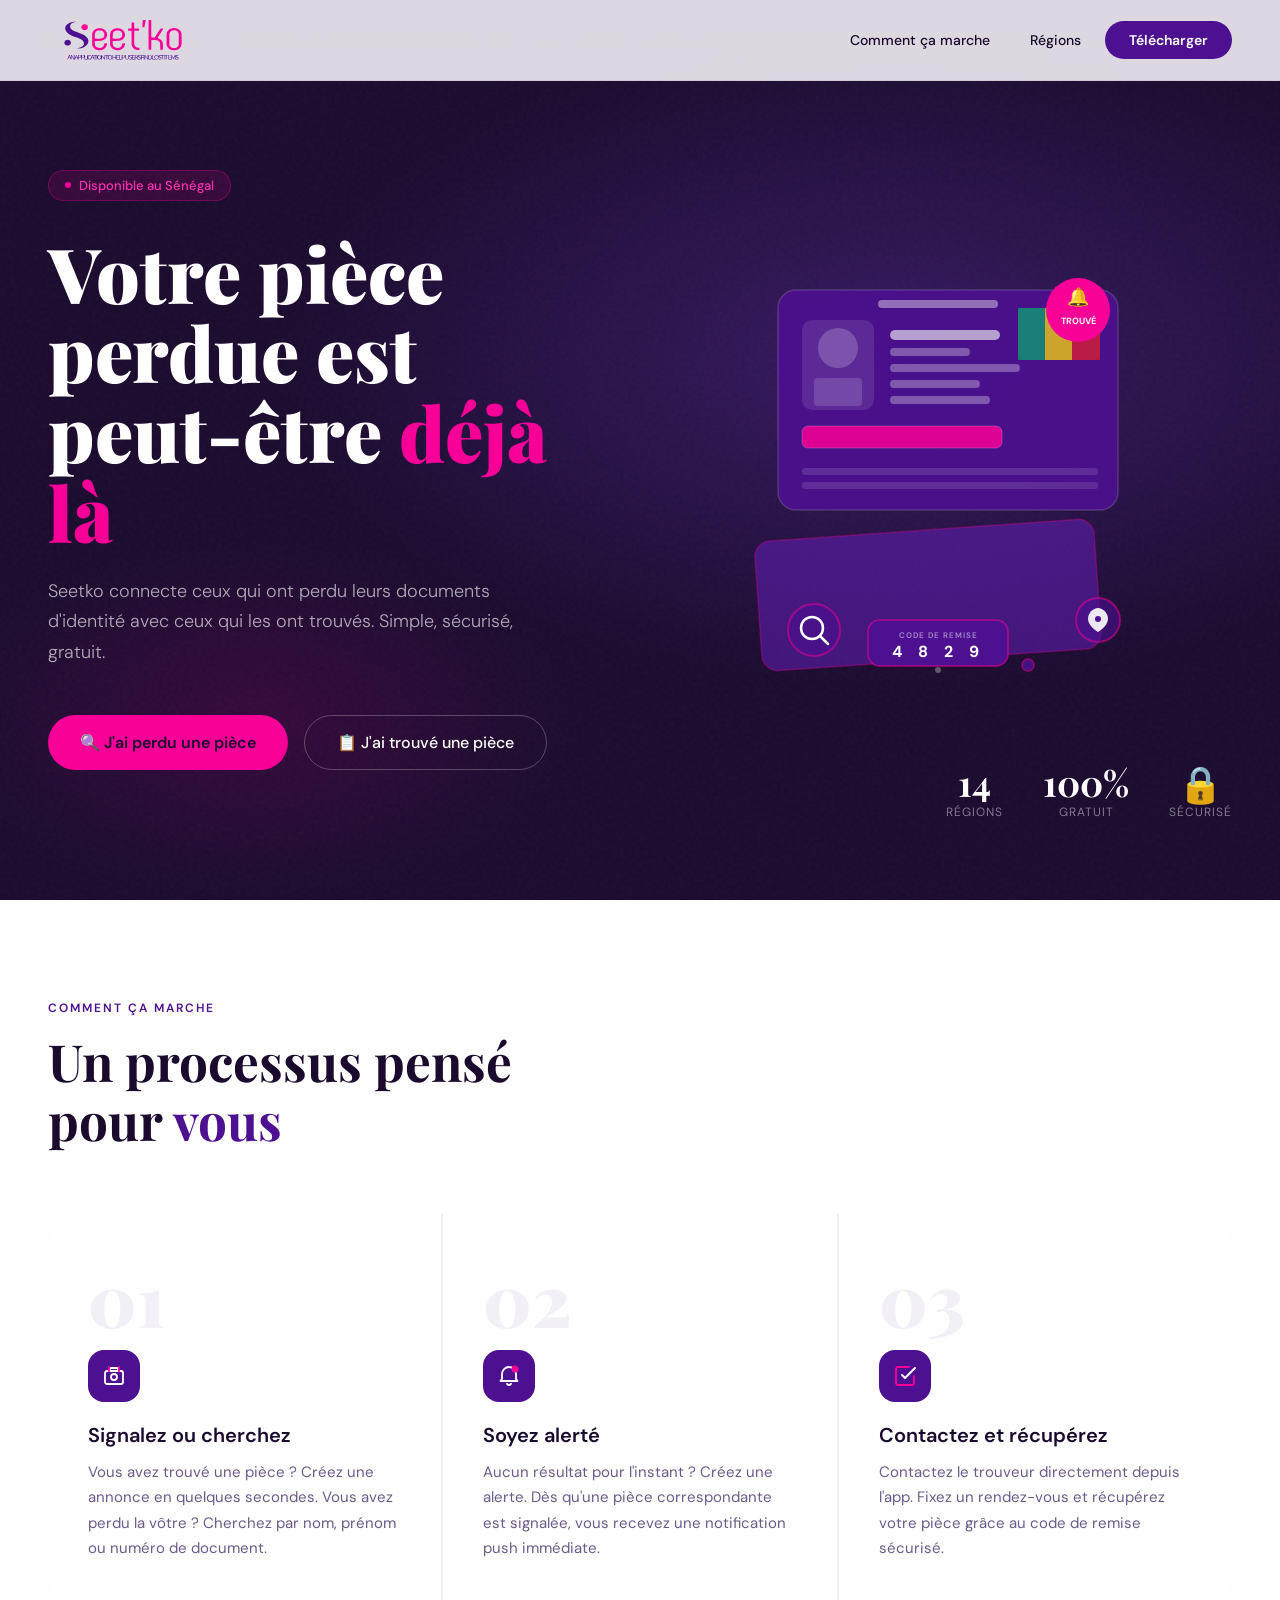
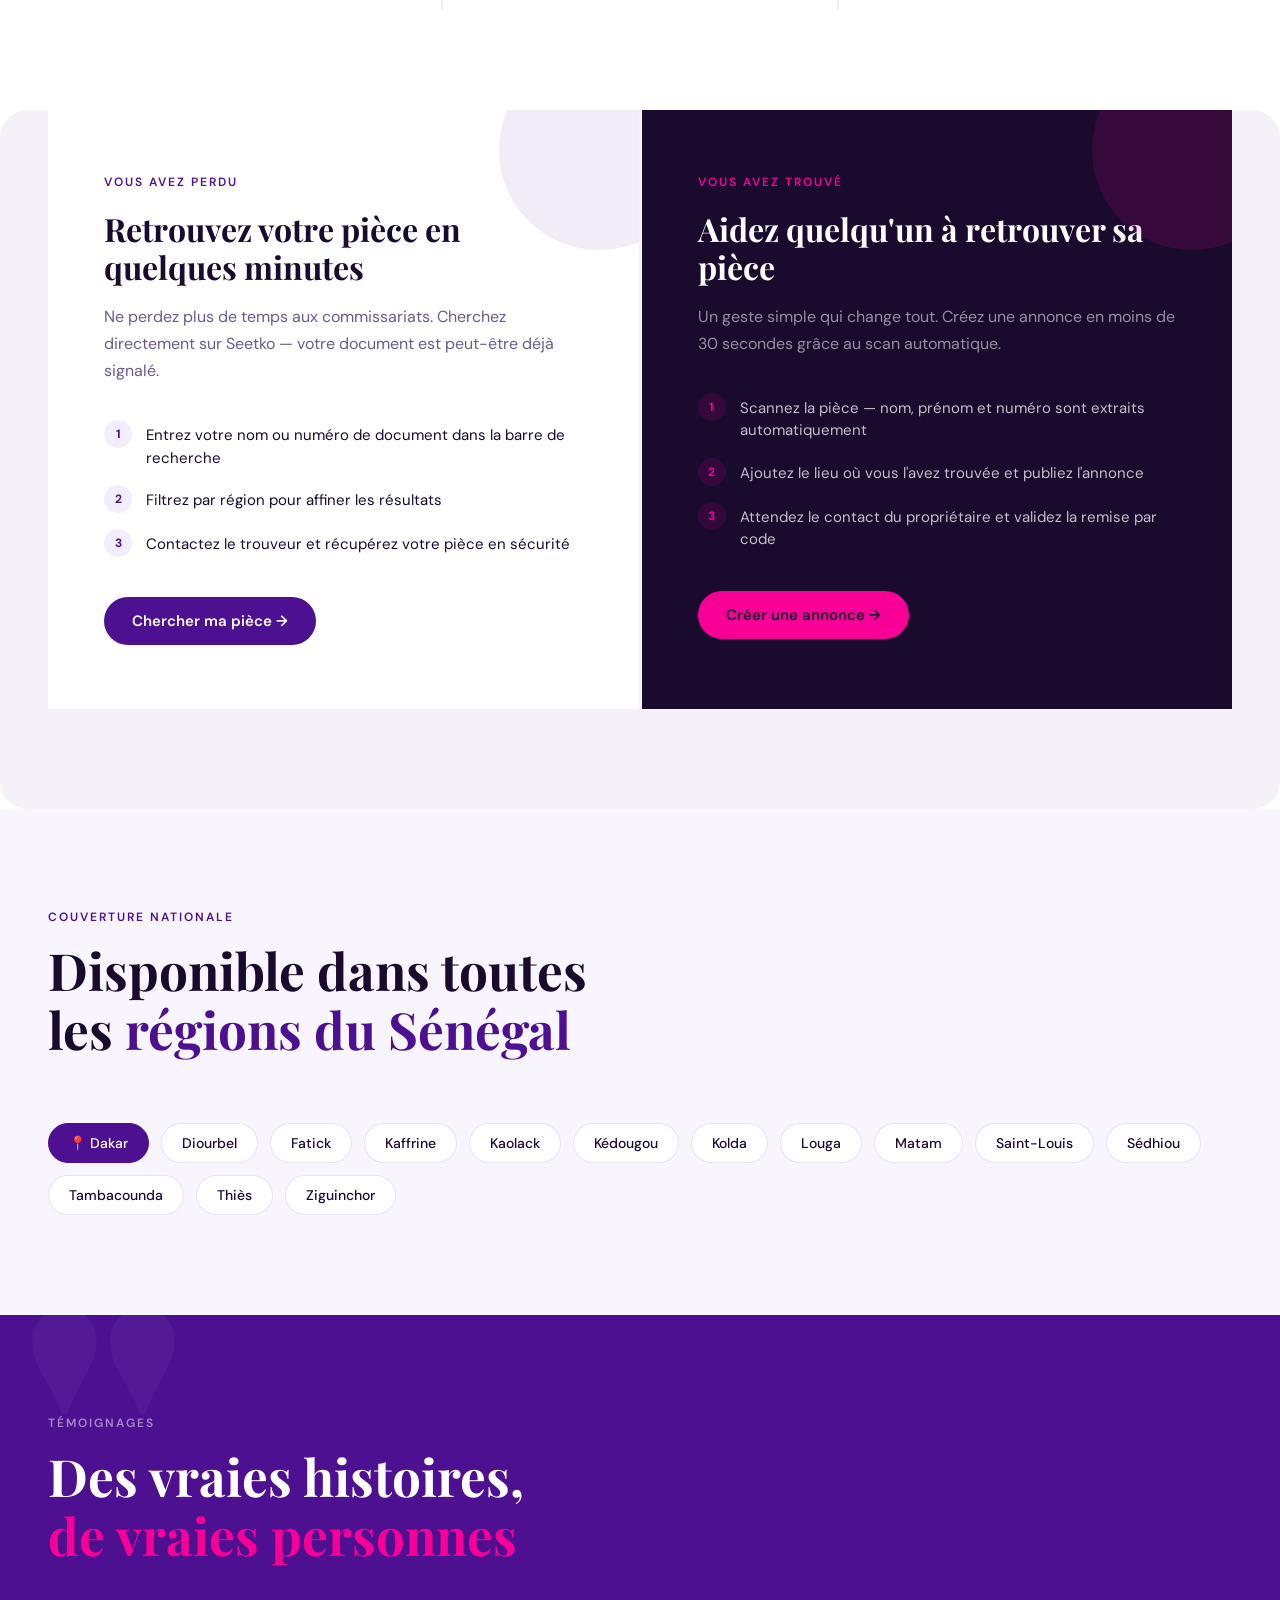
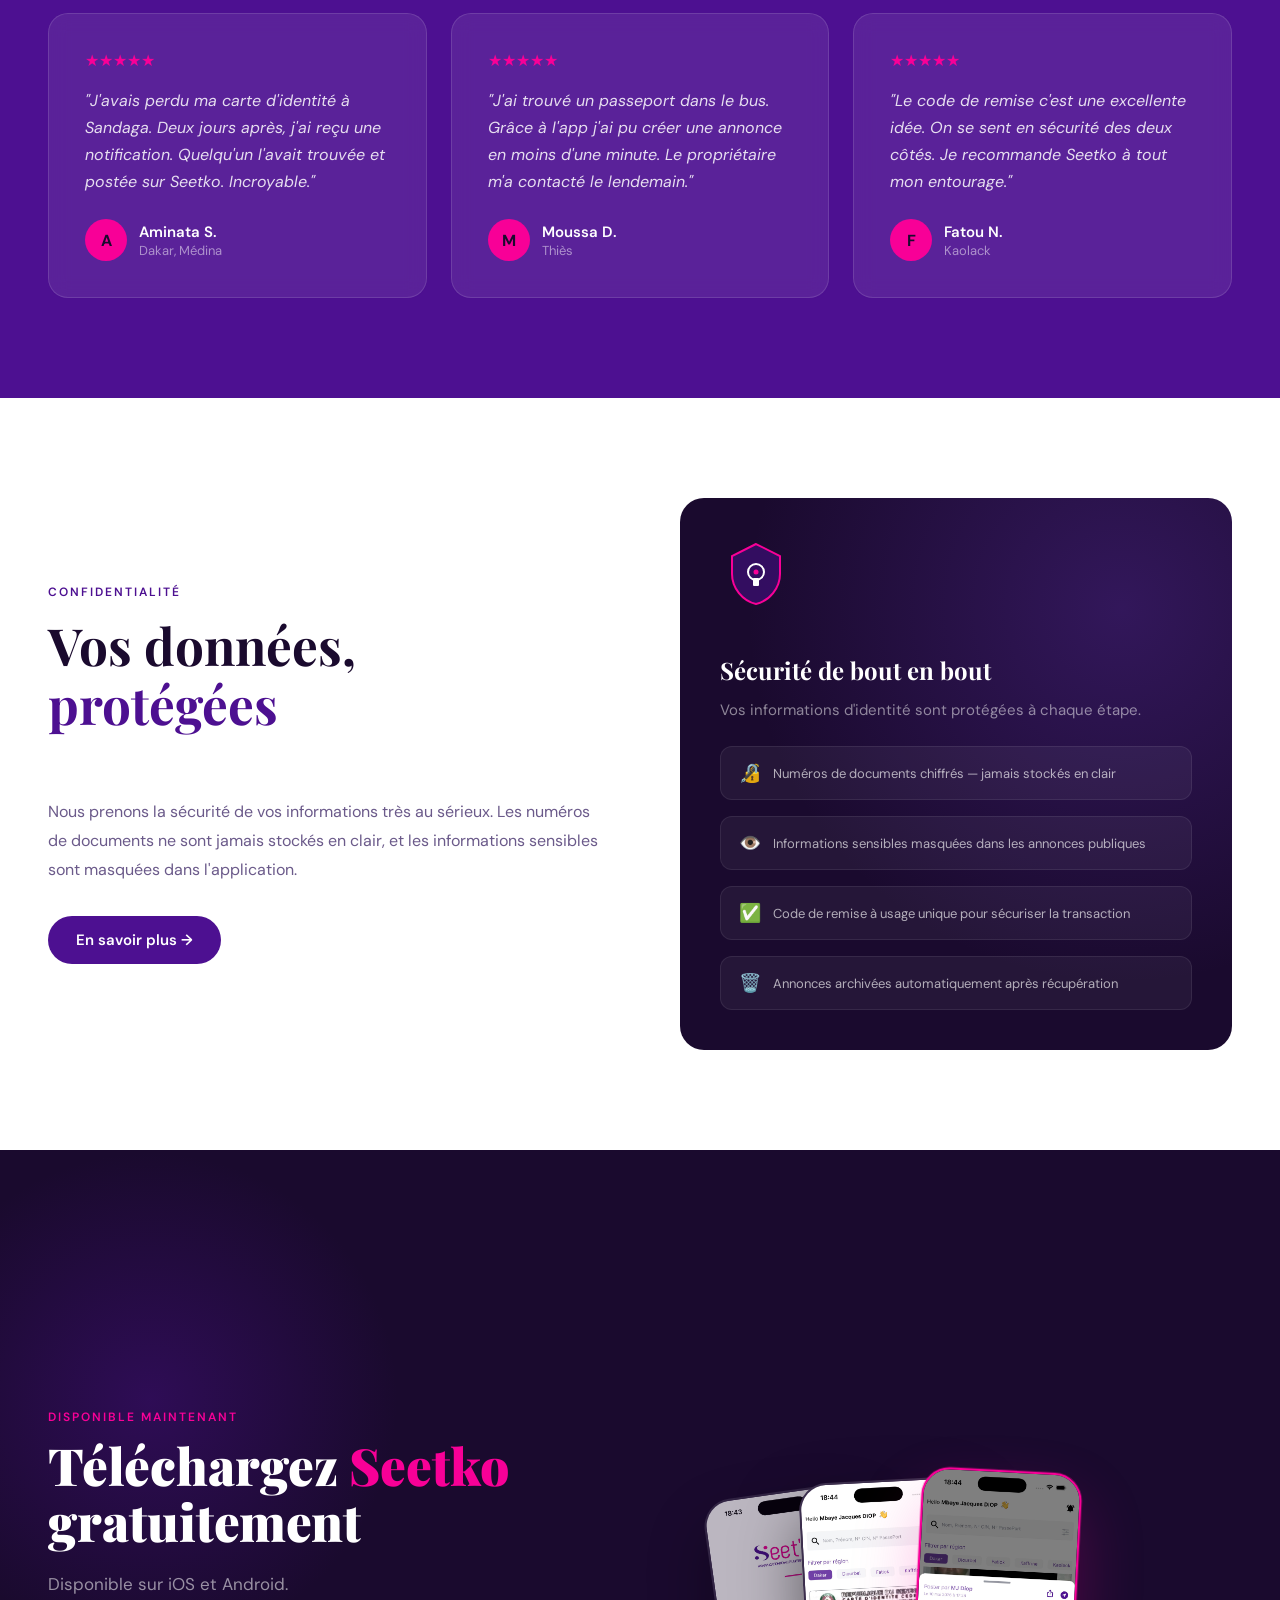
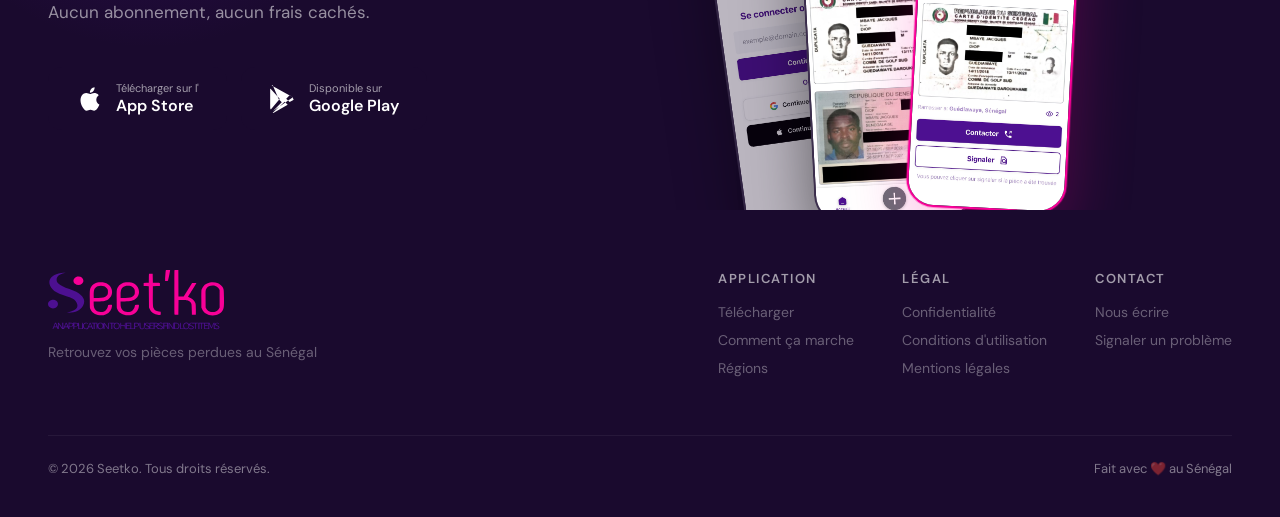
==== index.html @ 31bce305 "feat: initial commit" ====
<!doctype html>
<html lang="fr">
  <head>
    <meta charset="UTF-8" />
    <meta name="viewport" content="width=device-width, initial-scale=1.0" />
    <link rel="stylesheet" href="./styles.css" />
    <script src="./main.js" defer></script>
    <title>Seetko — Retrouvez vos pièces d'identité perdues au Sénégal</title>
    <meta
      name="description"
      content="Seetko connecte les personnes ayant perdu leur carte d'identité ou passeport avec ceux qui les ont trouvés. Gratuit, sécurisé, disponible dans toutes les régions du Sénégal."
    />
    <meta
      name="keywords"
      content="pièce perdue Sénégal, carte identité perdue, passeport perdu Dakar, objet trouvé Sénégal, retrouver document identité, Seetko"
    />
    <meta name="robots" content="index, follow" />
    <meta name="author" content="Seetko" />
    <link rel="canonical" href="https://seetko.com/" />

    <!-- Open Graph / Facebook -->
    <meta property="og:type" content="website" />
    <meta property="og:url" content="https://seetko.com/" />
    <meta
      property="og:title"
      content="Seetko — Retrouvez vos pièces d'identité perdues"
    />
    <meta
      property="og:description"
      content="Votre carte d'identité ou passeport perdu est peut-être déjà signalé sur Seetko. Cherchez gratuitement dans toutes les régions du Sénégal."
    />
    <meta property="og:image" content="https://seetko.com/og-image.jpg" />
    <meta property="og:locale" content="fr_SN" />
    <meta property="og:site_name" content="Seetko" />

    <!-- Twitter Card -->
    <meta name="twitter:card" content="summary_large_image" />
    <meta
      name="twitter:title"
      content="Seetko — Retrouvez vos pièces d'identité perdues"
    />
    <meta
      name="twitter:description"
      content="Votre carte d'identité ou passeport perdu est peut-être déjà signalé sur Seetko."
    />
    <meta name="twitter:image" content="https://seetko.com/og-image.jpg" />

    <!-- Schema.org structured data -->
    <script type="application/ld+json">
      {
        "@context": "https://schema.org",
        "@type": "MobileApplication",
        "name": "Seetko",
        "description": "Application mobile pour retrouver les pièces d'identité et passeports perdus au Sénégal",
        "operatingSystem": "iOS, Android",
        "applicationCategory": "UtilitiesApplication",
        "offers": { "@type": "Offer", "price": "0", "priceCurrency": "XOF" },
        "areaServed": { "@type": "Country", "name": "Sénégal" },
        "inLanguage": "fr"
      }
    </script>
  </head>
  <body>
    <!-- NAV -->
    <nav>
      <svg
        width="150"
        height="40"
        viewBox="0 0 176 60"
        fill="none"
        xmlns="http://www.w3.org/2000/svg"
      >
        <path
          d="M117.825 0.176893C117.682 0.391121 117.127 7.69273 117.107 9.58508V10.8883H118.544C119.858 10.8883 119.981 10.8526 120.084 10.4777C120.556 8.6032 122.219 0.284007 122.116 0.15904C121.973 -0.07304 117.99 -0.0373354 117.825 0.176893Z"
          fill="#F80097"
        />
        <path
          d="M126.469 0.266251C126.408 0.426922 126.346 10.4242 126.346 22.4924C126.346 41.0767 126.387 44.433 126.633 44.6115C126.818 44.7543 127.557 44.8079 128.645 44.7722L130.35 44.7186L130.452 37.3099L130.555 29.9012L134.148 29.919C138.234 29.919 139.507 30.1511 140.964 31.1151C142.053 31.8471 143.079 33.0075 143.408 33.8822C143.572 34.3107 143.716 36.3637 143.777 39.6307L143.9 44.7186L145.789 44.7722C147.658 44.8257 147.678 44.8079 147.822 44.3794C147.883 44.1295 147.904 41.7373 147.863 39.0594C147.781 34.5785 147.74 34.0965 147.309 33.0253C146.179 30.2046 144.044 28.2944 140.841 27.2233C140.328 27.0448 139.897 26.8841 139.897 26.8663C139.897 26.8306 141.847 23.7421 144.229 19.9931C146.98 15.6728 148.499 13.1199 148.376 13.0128C148.274 12.9236 147.268 12.87 146.138 12.8879L144.106 12.9414L139.897 19.6718L135.688 26.4199H133.08H130.452L130.411 13.2449L130.35 0.0877266L128.481 0.0341682C126.9 -0.00153732 126.572 0.0341682 126.469 0.266251Z"
          fill="#F80097"
        />
        <path
          d="M13.1148 3.03335C9.56286 3.69389 6.8527 4.69361 4.92274 6.06825C0.30316 9.38879 0.15944 14.3339 4.55318 19.2611C6.66792 21.6355 9.62445 23.2779 14.9626 24.9739C23.011 27.5625 25.0641 28.4551 26.8504 30.1868C29.1088 32.3648 30.0122 35.4354 29.0267 37.4527C28.0823 39.345 24.7767 41.2374 20.7115 42.2014L18.8636 42.6477H20.6293C27.1173 42.7013 32.4965 40.1841 34.8576 35.9888C37.1777 31.8828 36.5207 28.3658 32.7634 24.956C30.1559 22.5995 27.0146 20.9393 21.4301 19.0112C15.6812 17.0296 12.581 15.5121 10.61 13.6912C9.02904 12.2452 8.63894 11.4418 8.63894 9.71013C8.63894 8.10342 9.1317 6.8716 10.2609 5.72905C11.3902 4.5508 13.8745 3.4618 16.6052 2.94408L17.837 2.71201L16.3998 2.69415C15.6196 2.69415 14.1414 2.85482 13.1148 3.03335Z"
          fill="#4D1091"
        />
        <path
          d="M100.99 3.96159C100.928 4.08656 100.866 6.12173 100.846 8.47824L100.784 12.7628L98.2178 12.8521L95.6514 12.9413V14.4588V15.9762L98.2178 16.0655L100.784 16.1548L100.887 26.7769L100.99 37.3991L101.564 38.863C103.043 42.6655 105.999 44.6471 110.639 44.9328C112.734 45.0577 112.836 44.9863 112.754 43.094L112.692 41.7015L110.824 41.4873C107.909 41.1838 106.82 40.5054 105.712 38.3095C104.911 36.7564 104.767 34.3285 104.829 24.7239L104.891 16.1548L108.381 16.0655L111.871 15.9762L111.933 14.8158C112.056 12.7271 112.282 12.8699 108.319 12.8164L104.891 12.7628L104.788 8.29972L104.685 3.83663L102.878 3.78307C101.564 3.74737 101.051 3.80093 100.99 3.96159Z"
          fill="#F80097"
        />
        <path
          d="M28.1849 6.92516C25.0846 8.33549 24.4892 11.7988 27.0146 13.8519C29.0883 15.5657 31.9216 15.53 33.9337 13.7805C37.0545 11.049 34.8782 6.44314 30.4434 6.42529C29.5605 6.42529 29.0062 6.55026 28.1849 6.92516Z"
          fill="#F80097"
        />
        <path
          d="M50.9748 12.3166C46.3963 12.9414 43.1113 15.6014 42.0642 19.5468C41.7972 20.5644 41.7562 22.0818 41.7972 29.3299C41.8588 37.8097 41.8588 37.9526 42.3311 39.0951C43.2139 41.2374 44.918 43.0583 47.0122 44.1116C49.168 45.1828 52.8842 45.6291 55.5533 45.1471C59.1874 44.4865 62.2261 42.0229 63.3964 38.7559C63.9302 37.2385 64.2176 35.3818 63.9712 35.0248C63.8481 34.8641 63.2937 34.8106 61.9592 34.8463L60.1524 34.8998L59.8649 36.328C59.5364 38.1489 58.8384 39.3808 57.6065 40.3805C56.1693 41.5409 54.6294 42.0051 52.5352 41.9158C50.4205 41.8087 49.0449 41.3088 47.813 40.1484C46.191 38.631 45.6777 37.0064 45.6572 33.2395V31.4186H49.7224C55.9434 31.4008 58.243 30.883 60.6862 28.955C62.7804 27.259 63.8481 25.3131 64.0739 22.7602C64.464 18.0472 61.4869 14.0126 56.6415 12.6915C55.1427 12.2809 52.5147 12.1202 50.9748 12.3166ZM56.1693 16.2084C57.4217 16.6904 58.7152 17.833 59.3927 19.0826C59.8649 19.9574 59.9265 20.2966 59.9265 21.9569C59.9265 24.117 59.5775 25.0096 58.3046 26.1165C56.5388 27.6518 54.4446 28.0802 49.0449 27.991L45.7598 27.9374L45.6982 25.5273C45.6161 22.6531 45.9241 20.1538 46.4784 19.0291C47.0328 17.8865 48.3468 16.7083 49.6197 16.2441C51.5702 15.4943 54.3214 15.4943 56.1693 16.2084Z"
          fill="#F80097"
        />
        <path
          d="M77.8711 12.3165C74.196 12.8164 71.5269 14.4945 69.8638 17.3509C68.673 19.4039 68.632 19.8859 68.6936 29.3298C68.7551 37.8097 68.7551 37.9525 69.2274 39.0951C70.8288 43.0226 74.7503 45.3434 79.76 45.3434C83.0656 45.3434 85.4267 44.54 87.562 42.6834C89.4509 41.0588 90.4159 39.2736 90.847 36.7028C91.155 34.7926 91.1345 34.7926 88.9171 34.8462L87.0487 34.8998L86.7818 36.3279C86.4328 38.1489 85.7347 39.3807 84.5028 40.3804C83.0656 41.5408 81.5257 42.005 79.4315 41.9157C77.3373 41.8086 75.9412 41.3088 74.7503 40.1841C73.1078 38.6488 72.574 36.9706 72.5535 33.2395V31.4185H76.6187C83.1682 31.4007 85.3651 30.8651 87.9315 28.6157C90.0052 26.7948 91.0318 24.6347 91.0318 22.0461C91.0113 17.4759 87.9315 13.7447 83.2298 12.6022C81.7721 12.263 79.3289 12.1202 77.8711 12.3165ZM82.7576 16.1012C84.1332 16.5475 85.5704 17.7436 86.2685 19.0647C86.7613 19.9573 86.8228 20.2965 86.8228 21.9568C86.8228 24.1169 86.4738 25.0096 85.2009 26.1164C83.4352 27.6517 81.3409 28.0802 75.9412 27.9909L72.6561 27.9373L72.5945 25.5273C72.4713 21.0463 73.0052 18.9398 74.6271 17.4044C76.4134 15.7263 79.8832 15.1729 82.7576 16.1012Z"
          fill="#F80097"
        />
        <path
          d="M161.865 12.4237C157.903 13.1556 154.885 15.7085 153.714 19.279C153.386 20.3323 153.345 21.2249 153.345 28.9192V37.3991L153.899 38.8273C155.542 43.0583 159.361 45.397 164.637 45.397C169.708 45.397 173.486 43.1833 175.19 39.2201C175.929 37.4705 176.073 35.1854 175.971 27.4375C175.868 19.5468 175.827 19.1897 174.533 17.0474C173.671 15.6192 171.7 13.9233 170.057 13.227C167.635 12.1916 164.617 11.906 161.865 12.4237ZM167.347 15.9049C168.908 16.4226 170.283 17.5651 171.022 18.9755L171.618 20.0823V28.83V37.5776L171.084 38.5774C170.304 40.0056 169.277 40.916 167.778 41.523C166.67 41.9515 166.239 42.0229 164.637 42.0229C163.036 42.0229 162.605 41.9515 161.496 41.523C159.997 40.916 158.97 40.0056 158.19 38.5774L157.656 37.5776L157.595 29.187C157.533 20.9749 157.554 20.7786 157.985 19.5825C158.478 18.2614 159.751 16.8153 160.921 16.2976C162.81 15.4407 165.397 15.28 167.347 15.9049Z"
          fill="#F80097"
        />
        <path
          d="M3.50606 29.8833C1.69929 30.4545 0.611118 31.49 0.159425 33.0253C-0.887681 36.5779 3.42393 39.5592 7.22225 37.9168C10.1993 36.6315 10.9179 33.1503 8.63893 31.0972C7.30438 29.8654 5.12804 29.3656 3.50606 29.8833Z"
          fill="#4D1091"
        />
        <path
          d="M111.953 52.6272C111.645 52.6629 111.194 52.8771 110.947 53.1092L110.496 53.5376L109.88 53.1449C109.305 52.77 108.997 52.7521 105.383 52.6986C101.955 52.645 101.503 52.6629 101.503 52.9128C101.503 53.252 101.339 53.2699 100.682 52.9307C100.394 52.7878 99.7371 52.6807 99.2033 52.6629C98.4026 52.6629 98.0946 52.77 97.4992 53.2163L96.7806 53.7697V53.2163C96.7806 52.7878 96.6985 52.6629 96.37 52.6629C95.9799 52.6629 95.9594 52.7878 95.9594 54.9837C95.9594 58.0543 95.6924 58.5542 94.0294 58.5542C92.7564 58.5542 92.5717 58.1436 92.5101 55.2336L92.4485 52.6629H91.9147H91.4014L91.4835 55.1265C91.5451 57.1795 91.6067 57.6794 91.9762 58.1971C92.4485 58.9291 93.6188 59.3397 94.7069 59.1968C96.1647 59.0005 96.7806 58.0186 96.8011 55.8406C96.8011 54.6266 96.8422 54.4481 97.027 54.8587C97.1707 55.2336 97.6224 55.5371 98.8338 56.0548C100.394 56.7332 100.682 56.9831 100.682 57.6615C100.682 58.5006 98.8543 58.8398 97.6635 58.215C97.1297 57.9293 96.9654 57.9115 96.8011 58.09C96.5137 58.3756 96.8011 58.6077 97.8688 59.0005C98.957 59.3932 99.8603 59.3397 100.743 58.8219C101.482 58.3756 101.503 58.3756 101.503 58.7327C101.503 59.0719 101.626 59.0897 104.069 59.0897H106.636V57.7508V56.4119H107.313C107.95 56.4119 108.052 56.5011 108.874 57.7508C109.715 59.054 109.777 59.0897 110.496 59.0897C110.906 59.0719 111.728 59.1076 112.282 59.179C113.616 59.3218 114.52 58.8755 114.828 57.9293C115.177 56.8046 114.664 56.1798 112.898 55.5193C111.625 55.0372 111.153 54.6802 111.153 54.1803C111.153 53.3948 112.549 52.9842 113.616 53.4662C114.232 53.734 114.643 53.6983 114.643 53.377C114.643 52.9842 112.939 52.5201 111.953 52.6272ZM100.209 53.4662C100.764 53.6626 101.01 53.6805 101.215 53.5376C101.462 53.3591 101.503 53.5912 101.503 54.8766C101.503 56.2512 101.339 56.7154 101.01 56.2512C100.949 56.1619 100.353 55.8763 99.7166 55.6085C98.2384 55.0194 97.8072 54.6802 97.8072 54.1803C97.8072 53.734 98.1152 53.4662 98.7311 53.3234C99.4086 53.1806 99.4292 53.1806 100.209 53.4662ZM105.609 55.9656V58.5542H103.967H102.324V57.3045V56.0548H103.782C105.055 56.0548 105.219 56.0191 105.157 55.7335C105.096 55.4835 104.829 55.4121 103.7 55.3764L102.324 55.3229V54.3589V53.377H103.967H105.609V55.9656ZM109.305 53.734C109.531 53.9304 109.715 54.2874 109.715 54.5374C109.715 55.305 109.038 55.6978 107.765 55.6978H106.636V54.5374V53.377H107.765C108.627 53.377 108.997 53.4662 109.305 53.734ZM110.906 55.3764C111.05 55.5014 111.769 55.8763 112.549 56.2333C113.76 56.7868 113.924 56.9296 113.986 57.4295C114.109 58.447 112.508 58.9112 111.091 58.2507C110.721 58.09 110.331 57.965 110.229 57.9829C110.106 58.0007 109.757 57.608 109.449 57.126C108.997 56.4476 108.935 56.2333 109.182 56.2333C109.346 56.2333 109.695 56.0013 109.962 55.7156C110.496 55.1086 110.578 55.0908 110.906 55.3764Z"
          fill="#4D1091"
        />
        <path
          d="M137.474 52.6807C136.057 52.9307 135.174 54.1803 135.174 55.912C135.174 56.6975 135.298 57.2688 135.585 57.7508C135.811 58.1435 135.996 58.4827 135.996 58.5006C135.996 58.5363 135.298 58.5541 134.456 58.5541H132.916V55.6085C132.916 52.7878 132.895 52.6629 132.505 52.6629C132.115 52.6629 132.095 52.7878 132.095 55.8763V59.0897H134.148C135.77 59.0897 136.201 59.0362 136.201 58.8398C136.201 58.6434 136.365 58.6613 136.981 58.9469C138.09 59.4468 139.322 59.3039 140.225 58.5363C141.026 57.8579 141.334 57.1617 141.375 56.0013L141.395 55.1622L141.929 55.5014C142.217 55.6799 142.935 56.0013 143.51 56.2155C144.968 56.7689 145.481 57.7329 144.578 58.2685C143.941 58.6613 142.812 58.6256 142.011 58.215C141.478 57.9293 141.334 57.9115 141.129 58.1078C140.964 58.2864 141.026 58.4292 141.457 58.7148C143.1 59.8395 145.851 59.0897 145.851 57.483C145.851 56.5725 145.481 56.2333 143.818 55.5192C142.73 55.0729 142.319 54.7873 142.217 54.466C141.929 53.5019 143.202 52.9485 144.496 53.4662C145.071 53.6983 145.317 53.734 145.502 53.5733C145.625 53.4662 146.036 53.377 146.405 53.377H147.083V56.2333C147.083 58.9648 147.103 59.0897 147.493 59.0897C147.883 59.0897 147.904 58.9648 147.904 56.2333V53.377H149.033C150.019 53.377 150.162 53.3413 150.162 53.0199C150.162 52.6807 150.019 52.6629 146.323 52.6629C142.217 52.6807 142.135 52.6986 141.457 53.5912L141.088 54.0911L140.677 53.6447C139.958 52.8414 138.665 52.4486 137.474 52.6807ZM139.609 53.7519C140.061 54.1268 140.513 55.305 140.513 56.1262C140.513 57.8936 138.521 59.1611 137.084 58.2864C136.427 57.8758 135.934 56.4119 136.098 55.3407C136.386 53.4662 138.234 52.6272 139.609 53.7519Z"
          fill="#4D1091"
        />
        <path
          d="M6.95536 52.8771C5.86719 55.5728 4.59424 58.8041 4.59424 58.9291C4.59424 59.0183 4.77902 59.0897 5.00487 59.0897C5.31284 59.0897 5.47709 58.8755 5.72347 58.1079L6.05197 57.126H7.44811H8.84426L9.15223 58.0543C9.41914 58.9291 9.50126 59.0005 10.1172 59.054L10.7742 59.1076L10.7126 56.4297C10.6716 54.948 10.6716 53.734 10.6716 53.734C10.6921 53.734 11.4723 54.9301 12.4167 56.4119L14.1414 59.0897H15.1064H16.0713L16.4204 58.1079L16.7899 57.126H18.145H19.5001L19.8697 58.1079C20.1982 59.0005 20.2803 59.0897 20.8346 59.0897H21.4301V57.8401V56.5904H22.3129C23.4421 56.5904 24.4687 56.3226 25.0025 55.8942L25.4337 55.5371L25.3721 57.3224L25.29 59.0897H25.8238C26.3576 59.0897 26.3576 59.0719 26.3576 57.8401V56.5904H27.2405C28.4724 56.5904 29.5811 56.2869 29.9506 55.8228C30.2381 55.4657 30.2586 55.5728 30.2586 57.2688V59.0897H32.6197H34.9808V58.0543C35.0014 57.0546 35.0014 57.0546 35.2683 57.5723C35.8842 58.7862 37.1572 59.3575 38.9023 59.179L40.0521 59.054L40.4011 58.09L40.7502 57.126H42.1463H43.5425L43.8299 58.0543C44.0763 58.8755 44.1995 59.0005 44.6717 59.054L45.2466 59.1076L43.9531 55.8942C42.7623 52.8414 42.6596 52.6629 42.1669 52.6629C41.6741 52.6629 41.592 52.8236 40.6475 55.2872C39.6004 58.1257 39.2719 58.5542 38.1632 58.5542C36.1717 58.5542 35.0424 55.555 36.4386 54.0197C37.0545 53.3413 38.2453 53.0735 39.0871 53.4484C39.7441 53.7162 40.1137 53.6983 40.1137 53.377C40.1137 53.0735 38.9023 52.6629 38.0195 52.6629C36.8492 52.6629 35.9663 53.1628 35.4325 54.1089L34.9808 54.8944V53.7697C34.9808 52.7879 34.9398 52.6629 34.5702 52.6629C34.2006 52.6629 34.1596 52.8057 34.1185 55.555L34.0569 58.4649H32.6197H31.1825L31.1209 55.555C31.0799 52.8057 31.0388 52.6629 30.6692 52.6629C30.3612 52.6629 30.2586 52.7879 30.2586 53.1092V53.5734L29.6426 53.1628C29.1294 52.8414 28.6777 52.7521 27.1583 52.6986L25.2694 52.6093L25.3721 53.0735L25.4748 53.5377L24.8793 53.1628C24.4071 52.8771 23.8528 52.77 22.4361 52.6986L20.6088 52.6093L20.5883 55.0015L20.5677 57.3938L19.6438 55.0194C18.761 52.7521 18.6994 52.645 18.2066 52.6986C17.7139 52.7521 17.5907 53.0021 16.523 55.6621L15.3733 58.5542L15.3117 55.6085L15.2706 52.6629H14.7163H14.1824L14.3056 55.3764C14.4288 58.0186 14.4288 58.0722 14.0798 57.5723C13.8745 57.2688 13.0737 56.0548 12.2935 54.8587C11.1233 53.0735 10.7742 52.6629 10.4046 52.6629C9.93242 52.6629 9.93242 52.6986 9.91189 55.0194L9.89136 57.3938L8.96744 55.0194C8.12565 52.8593 8.00246 52.6629 7.55077 52.6629C7.26333 52.6629 6.99642 52.77 6.95536 52.8771ZM8.023 54.8587C8.26937 55.555 8.49522 56.2512 8.49522 56.3583C8.49522 56.519 8.14618 56.5904 7.46865 56.5904C6.81164 56.5904 6.44207 56.519 6.44207 56.3762C6.44207 56.0191 7.34546 53.3948 7.44811 53.4841C7.48918 53.5198 7.75609 54.1446 8.023 54.8587ZM18.6994 54.8587C18.9457 55.555 19.1716 56.2512 19.1716 56.3583C19.1716 56.6083 17.1184 56.6975 17.1184 56.4476C17.0979 56.1619 18.0424 53.3948 18.1245 53.4841C18.1655 53.5198 18.4325 54.1446 18.6994 54.8587ZM24.1607 53.5912C24.3455 53.7162 24.5714 54.0732 24.633 54.3946C24.7356 54.8587 24.6535 55.0551 24.2429 55.4121C23.7912 55.8049 23.5243 55.8763 22.5593 55.8763H21.4301V54.6266V53.377H22.6209C23.2779 53.377 23.976 53.4841 24.1607 53.5912ZM29.0678 53.6805C29.2936 53.859 29.4373 54.216 29.4373 54.6445C29.4373 55.5371 28.883 55.8763 27.4458 55.8763H26.3576V54.6266V53.377H27.5279C28.3081 53.377 28.8009 53.4662 29.0678 53.6805ZM42.7417 55.0194C42.9881 55.7692 43.1934 56.4297 43.1934 56.4833C43.1934 56.5368 42.7417 56.5904 42.1669 56.5904C41.5098 56.5904 41.1403 56.519 41.1403 56.3762C41.1403 55.9299 42.0642 53.3948 42.1874 53.5198C42.249 53.5912 42.4954 54.2517 42.7417 55.0194Z"
          fill="#4D1091"
        />
        <path
          d="M43.3987 53.02C43.3987 53.3413 43.5424 53.377 44.5279 53.377H45.6571V56.2334V59.0898H46.1704H46.6837V56.2334V53.377H47.6076H48.5316V56.2334C48.5316 58.9648 48.5521 59.0898 48.9422 59.0898C49.3117 59.0898 49.3528 58.9648 49.3528 57.9829V56.8761L49.825 57.6616C50.4204 58.6792 51.1391 59.1255 52.3709 59.2147C53.5618 59.3219 54.5267 58.822 55.1222 57.8401L55.5123 57.2153V58.1615C55.5123 59.0541 55.5328 59.0898 56.0461 59.0898H56.6004L56.4978 56.4119L56.3746 53.7341L58.1403 56.4119C59.6186 58.6613 59.9676 59.0898 60.3782 59.0898H60.8504V55.8763C60.8504 52.7522 60.8299 52.6629 60.4193 52.6629C60.0292 52.6629 60.0087 52.7343 60.0702 55.3229C60.1113 56.7868 60.1113 57.9651 60.0702 57.9294C60.0292 57.8937 59.2285 56.7154 58.3045 55.3051C56.8468 53.1271 56.5183 52.7522 56.0666 52.6986C55.5328 52.6451 55.5123 52.6808 55.5123 53.502C55.4917 54.3589 55.4917 54.3589 55.1838 53.9126C54.6089 53.1271 53.8697 52.77 52.6173 52.6986C51.2006 52.6094 50.441 52.9843 49.8456 54.0376L49.4555 54.7159L49.3939 53.6805L49.3323 52.6629H46.3757C43.5424 52.6629 43.3987 52.6808 43.3987 53.02ZM53.3565 53.4127C54.1366 53.7162 54.691 54.7695 54.691 55.9656C54.691 57.5545 53.8492 58.5542 52.5352 58.5542C51.1801 58.5542 50.3794 57.5188 50.3794 55.7871C50.3794 54.5553 50.8105 53.7876 51.6729 53.4663C52.4941 53.1449 52.6994 53.1449 53.3565 53.4127Z"
          fill="#4D1091"
        />
        <path
          d="M61.0558 53.02C61.0558 53.3413 61.1995 53.377 62.185 53.377H63.3142V56.2334V59.0898H63.8275H64.3408V56.2334V53.377H65.3469H66.3734L65.9423 54.1982C65.3879 55.2872 65.4701 57.2331 66.1065 57.9651C66.7635 58.7327 67.5027 59.1255 68.4677 59.2147C70.4181 59.3754 71.7938 57.9829 71.7938 55.8049C71.7938 54.466 71.3626 53.6805 70.295 53.0735C69.4737 52.5736 67.7491 52.5201 67.051 52.9485C66.6403 53.1985 66.5993 53.1985 66.5993 52.9485C66.5993 52.6986 66.2092 52.6629 63.8275 52.6629C61.1995 52.6629 61.0558 52.6808 61.0558 53.02ZM70.0486 53.7876C70.952 54.5196 71.1573 56.7154 70.3976 57.7151C69.7201 58.6256 68.2007 58.822 67.3795 58.1079C66.2708 57.1438 66.1476 54.948 67.1331 53.9126C67.9133 53.1092 69.1452 53.0557 70.0486 53.7876Z"
          fill="#4D1091"
        />
        <path
          d="M72.3481 55.8763C72.3481 58.9648 72.3687 59.0897 72.7588 59.0897C73.1283 59.0897 73.1694 58.9648 73.1694 57.5723V56.037L74.9762 56.0905L76.7624 56.1441L76.824 57.608C76.8856 58.9469 76.9267 59.0897 77.2757 59.0897C77.6658 59.0897 77.6863 58.9469 77.6863 55.8763C77.6863 52.7878 77.6658 52.6629 77.2757 52.6629C76.9061 52.6629 76.8651 52.7878 76.8651 54.0018V55.3407H75.0172H73.1694V54.0018C73.1694 52.7878 73.1283 52.6629 72.7588 52.6629C72.3687 52.6629 72.3481 52.7878 72.3481 55.8763Z"
          fill="#4D1091"
        />
        <path
          d="M78.0969 55.8763V59.0897H82.6139H87.1308V57.8579V56.6439L88.4859 56.5368C89.5535 56.4654 89.9641 56.3583 90.3337 56.0191C90.9702 55.4835 91.2165 54.698 90.9907 53.9661C90.7238 53.0735 90.0257 52.7878 87.9315 52.6986L86.1042 52.6272V55.5907V58.5542H84.667H83.2298V55.6085V52.6629H80.6634H78.0969V55.8763ZM82.3675 55.912L82.3059 58.4649L80.6223 58.5184L78.9182 58.572V57.3045V56.0548H80.3554C81.6489 56.0548 81.7926 56.0191 81.7926 55.6978C81.7926 55.3764 81.6489 55.3407 80.3554 55.3407H78.9182V54.3588V53.377H80.6634H82.4291L82.3675 55.912ZM89.7999 53.734C90.0257 53.9304 90.2105 54.3231 90.2105 54.6266C90.2105 55.4835 89.5946 55.8763 88.26 55.8763H87.1308V54.6266V53.377H88.26C89.1223 53.377 89.4919 53.4662 89.7999 53.734Z"
          fill="#4D1091"
        />
        <path
          d="M115.259 55.8763V59.0897H115.772C116.285 59.0897 116.285 59.0719 116.285 57.6615V56.2333H117.723H119.16V57.6615C119.16 59.0719 119.16 59.0897 119.673 59.0897H120.186V55.8763V52.6629H117.723H115.259V55.8763ZM119.16 54.4838V55.6085L117.723 55.555L116.285 55.4835V54.4303V53.377H117.723H119.16V54.4838Z"
          fill="#4D1091"
        />
        <path
          d="M120.597 55.8584C120.597 59.0362 120.597 59.0897 121.028 59.0897C121.459 59.0897 121.459 59.054 121.377 56.4297L121.295 53.7876L123.04 56.4297C124.498 58.6434 124.868 59.0897 125.258 59.0897H125.73V55.8763C125.73 52.7521 125.71 52.6629 125.299 52.6629C124.888 52.6629 124.888 52.7343 124.95 55.3229C124.991 56.7868 124.991 57.965 124.95 57.9293C124.909 57.9115 124.129 56.7332 123.205 55.3229C121.911 53.377 121.398 52.7343 121.049 52.6986L120.597 52.645V55.8584Z"
          fill="#4D1091"
        />
        <path
          d="M126.141 55.8584V59.0897H127.639C129.508 59.0897 130.37 58.7327 131.027 57.6437C131.643 56.6261 131.602 54.7516 130.945 53.9661C130.124 53.0199 129.549 52.7878 127.783 52.6986L126.141 52.6093V55.8584ZM129.446 53.609C130.411 54.2517 130.822 55.6978 130.411 56.9296C130.062 57.965 129.323 58.447 128.05 58.447L127.065 58.4649L127.003 55.912L126.941 53.377H128.03C128.625 53.377 129.261 53.4841 129.446 53.609Z"
          fill="#4D1091"
        />
        <path
          d="M150.368 55.8763V59.0897H150.881H151.394V56.2334V53.377H152.318H153.242V56.2334C153.242 58.9648 153.263 59.0897 153.653 59.0897C154.043 59.0897 154.063 58.9648 154.063 56.2334V53.377H155.09H156.117V56.2334V59.0897H158.704H161.291L161.208 56.394L161.126 53.6983L161.537 54.6445C162.605 57.2153 163.221 58.4471 163.426 58.5006C163.549 58.5363 164.103 57.5009 164.699 56.1084L165.746 53.6448V56.3583C165.766 58.9648 165.787 59.0897 166.177 59.0897C166.403 59.0897 166.588 58.9648 166.588 58.822C166.588 58.6256 166.752 58.6256 167.471 58.9112C169.236 59.6253 170.879 59.1612 171.33 57.8401C171.556 57.1974 171.536 57.0546 171.187 56.6261C170.961 56.3583 170.16 55.8763 169.421 55.5728C167.388 54.7159 167.06 53.7697 168.62 53.3591C169.257 53.1985 169.503 53.2163 170.057 53.4484C170.694 53.734 171.105 53.6983 171.105 53.377C171.105 53.0557 169.893 52.6629 168.949 52.6629C167.717 52.6629 166.793 53.377 166.793 54.3053C166.793 55.0551 167.306 55.5014 168.785 56.1084C170.222 56.6797 170.489 56.8939 170.489 57.5009C170.489 58.4828 168.743 58.9112 167.532 58.215C167.183 58.0186 166.855 57.8936 166.752 57.9472C166.67 58.0008 166.588 56.8225 166.588 55.3408V52.645L166.033 52.6986C165.52 52.7522 165.417 52.9307 164.555 55.0194C164.042 56.2869 163.549 57.3045 163.487 57.3045C163.405 57.3045 162.933 56.2869 162.44 55.0194L161.516 52.7522L155.932 52.6986L150.368 52.6629V55.8763ZM160.387 55.912L160.326 58.4649L158.642 58.5185L156.938 58.572V57.3045V56.0548H158.375C159.669 56.0548 159.812 56.0191 159.812 55.6978C159.812 55.3765 159.669 55.3408 158.375 55.3408H156.938V54.3589V53.377H158.683H160.449L160.387 55.912Z"
          fill="#4D1091"
        />
      </svg>

      <div class="nav-links">
        <a href="#how" class="nav-link">Comment ça marche</a>
        <a href="#regions" class="nav-link">Régions</a>
        <a href="#telecharger" class="nav-cta">Télécharger</a>
      </div>
      <button
        class="nav-burger"
        onclick="
          this.classList.toggle('open');
          document.querySelector('.nav-links').classList.toggle('open');
        "
        aria-label="Menu"
      >
        <span></span><span></span><span></span>
      </button>
    </nav>

    <!-- HERO -->
    <section class="hero">
      <div class="hero-bg"></div>
      <div class="hero-grain"></div>
      <div class="hero-content">
        <div class="hero-badge">Disponible au Sénégal</div>
        <h1>Votre pièce perdue est peut-être <em>déjà là</em></h1>
        <p class="hero-sub">
          Seetko connecte ceux qui ont perdu leurs documents d'identité avec
          ceux qui les ont trouvés. Simple, sécurisé, gratuit.
        </p>
        <div class="hero-actions">
          <a href="#perdu" class="btn-primary"> 🔍 J'ai perdu une pièce </a>
          <a href="#trouve" class="btn-secondary"> 📋 J'ai trouvé une pièce </a>
        </div>
      </div>
      <!-- ILLUSTRATION HERO -->
      <div class="hero-illustration">
        <svg
          viewBox="0 0 420 480"
          width="420"
          height="480"
          xmlns="http://www.w3.org/2000/svg"
        >
          <!-- Fond carte CNI -->
          <rect
            x="40"
            y="60"
            width="340"
            height="220"
            rx="18"
            fill="#4D1091"
            opacity="0.9"
          />
          <rect
            x="40"
            y="60"
            width="340"
            height="220"
            rx="18"
            fill="none"
            stroke="rgba(255,255,255,0.15)"
            stroke-width="1.5"
          />
          <!-- Drapeau déco -->
          <rect
            x="280"
            y="78"
            width="82"
            height="52"
            rx="6"
            fill="rgba(255,255,255,0.08)"
          />
          <rect
            x="280"
            y="78"
            width="27"
            height="52"
            rx="0"
            fill="#00A86B"
            opacity="0.7"
          />
          <rect
            x="307"
            y="78"
            width="27"
            height="52"
            fill="#FFDD00"
            opacity="0.7"
          />
          <rect
            x="334"
            y="78"
            width="28"
            height="52"
            rx="0"
            fill="#E31B23"
            opacity="0.7"
          />
          <!-- Photo placeholder -->
          <rect
            x="64"
            y="90"
            width="72"
            height="90"
            rx="10"
            fill="rgba(255,255,255,0.1)"
          />
          <circle cx="100" cy="118" r="20" fill="rgba(255,255,255,0.2)" />
          <rect
            x="76"
            y="148"
            width="48"
            height="28"
            rx="4"
            fill="rgba(255,255,255,0.15)"
          />
          <!-- Lignes de texte -->
          <rect
            x="152"
            y="100"
            width="110"
            height="10"
            rx="5"
            fill="rgba(255,255,255,0.6)"
          />
          <rect
            x="152"
            y="118"
            width="80"
            height="8"
            rx="4"
            fill="rgba(255,255,255,0.3)"
          />
          <rect
            x="152"
            y="134"
            width="130"
            height="8"
            rx="4"
            fill="rgba(255,255,255,0.3)"
          />
          <rect
            x="152"
            y="150"
            width="90"
            height="8"
            rx="4"
            fill="rgba(255,255,255,0.3)"
          />
          <rect
            x="152"
            y="166"
            width="100"
            height="8"
            rx="4"
            fill="rgba(255,255,255,0.3)"
          />
          <!-- Zone masquée (numéro) -->
          <rect
            x="64"
            y="196"
            width="200"
            height="22"
            rx="6"
            fill="#F80097"
            opacity="0.85"
          />
          <rect
            x="64"
            y="196"
            width="200"
            height="22"
            rx="6"
            fill="none"
            stroke="rgba(255,255,255,0.2)"
            stroke-width="1"
          />
          <!-- MRZ lines -->
          <rect
            x="64"
            y="238"
            width="296"
            height="7"
            rx="3"
            fill="rgba(255,255,255,0.12)"
          />
          <rect
            x="64"
            y="252"
            width="296"
            height="7"
            rx="3"
            fill="rgba(255,255,255,0.12)"
          />
          <!-- REPUBLIQUE label -->
          <rect
            x="140"
            y="70"
            width="120"
            height="8"
            rx="4"
            fill="rgba(255,255,255,0.4)"
          />

          <!-- Carte 2 (derrière, décalée) -->
          <rect
            x="20"
            y="300"
            width="340"
            height="130"
            rx="16"
            fill="#6B20C4"
            opacity="0.5"
            transform="rotate(-4 190 365)"
          />
          <rect
            x="20"
            y="300"
            width="340"
            height="130"
            rx="16"
            fill="none"
            stroke="rgba(248,0,151,0.3)"
            stroke-width="1.5"
            transform="rotate(-4 190 365)"
          />

          <!-- Badge notification -->
          <circle cx="340" cy="80" r="32" fill="#F80097" />
          <text
            x="340"
            y="73"
            text-anchor="middle"
            fill="white"
            font-size="18"
            font-family="DM Sans, sans-serif"
          >
            🔔
          </text>
          <text
            x="340"
            y="94"
            text-anchor="middle"
            fill="white"
            font-size="9"
            font-weight="700"
            font-family="DM Sans, sans-serif"
          >
            TROUVÉ
          </text>

          <!-- Loupe search -->
          <circle
            cx="76"
            cy="400"
            r="26"
            fill="rgba(77,16,145,0.6)"
            stroke="rgba(248,0,151,0.5)"
            stroke-width="2"
          />
          <circle
            cx="74"
            cy="398"
            r="11"
            fill="none"
            stroke="white"
            stroke-width="2.5"
          />
          <line
            x1="82"
            y1="406"
            x2="90"
            y2="414"
            stroke="white"
            stroke-width="2.5"
            stroke-linecap="round"
          />

          <!-- Pin localisation -->
          <circle
            cx="360"
            cy="390"
            r="22"
            fill="rgba(77,16,145,0.6)"
            stroke="rgba(248,0,151,0.5)"
            stroke-width="2"
          />
          <path
            d="M360 378 C355 378 350 383 350 389 C350 396 360 402 360 402 C360 402 370 396 370 389 C370 383 365 378 360 378Z"
            fill="white"
            opacity="0.9"
          />
          <circle cx="360" cy="389" r="3" fill="#4D1091" />

          <!-- Points décoratifs flottants -->
          <circle cx="160" cy="420" r="5" fill="#F80097" opacity="0.6" />
          <circle cx="200" cy="440" r="3" fill="white" opacity="0.3" />
          <circle cx="240" cy="415" r="4" fill="#F80097" opacity="0.4" />
          <circle
            cx="290"
            cy="435"
            r="6"
            fill="rgba(77,16,145,0.8)"
            stroke="rgba(248,0,151,0.5)"
            stroke-width="1.5"
          />

          <!-- Code de remise badge -->
          <rect
            x="130"
            y="390"
            width="140"
            height="46"
            rx="12"
            fill="#4D1091"
            stroke="rgba(248,0,151,0.6)"
            stroke-width="1.5"
          />
          <text
            x="200"
            y="408"
            text-anchor="middle"
            fill="rgba(255,255,255,0.5)"
            font-size="8"
            font-family="DM Sans, sans-serif"
            font-weight="600"
            letter-spacing="1"
          >
            CODE DE REMISE
          </text>
          <text
            x="200"
            y="427"
            text-anchor="middle"
            fill="white"
            font-size="16"
            font-family="DM Sans, sans-serif"
            font-weight="700"
            letter-spacing="6"
          >
            4 8 2 9
          </text>
        </svg>
      </div>
      <div class="hero-stats">
        <div class="stat">
          <div class="stat-num">14</div>
          <div class="stat-label">Régions</div>
        </div>
        <div class="stat">
          <div class="stat-num">100%</div>
          <div class="stat-label">Gratuit</div>
        </div>
        <div class="stat">
          <div class="stat-num">🔒</div>
          <div class="stat-label">Sécurisé</div>
        </div>
      </div>
    </section>

    <!-- HOW IT WORKS -->
    <section class="section" id="how">
      <div class="section-tag reveal">Comment ça marche</div>
      <h2 class="section-title reveal">
        Un processus pensé pour <em>vous</em>
      </h2>
      <div class="how-grid reveal">
        <div class="how-card">
          <div class="how-number">01</div>
          <div class="how-icon">
            <svg
              width="24"
              height="24"
              viewBox="0 0 24 24"
              fill="none"
              xmlns="http://www.w3.org/2000/svg"
            >
              <rect
                x="3"
                y="7"
                width="18"
                height="13"
                rx="2"
                stroke="white"
                stroke-width="1.8"
              />
              <path
                d="M8 7V5a1 1 0 011-1h6a1 1 0 011 1v2"
                stroke="white"
                stroke-width="1.8"
              />
              <circle cx="12" cy="13" r="3" stroke="white" stroke-width="1.8" />
              <line
                x1="7"
                y1="3"
                x2="7"
                y2="7"
                stroke="#F80097"
                stroke-width="2"
                stroke-linecap="round"
              />
              <line
                x1="17"
                y1="3"
                x2="17"
                y2="7"
                stroke="#F80097"
                stroke-width="2"
                stroke-linecap="round"
              />
            </svg>
          </div>
          <h3>Signalez ou cherchez</h3>
          <p>
            Vous avez trouvé une pièce ? Créez une annonce en quelques secondes.
            Vous avez perdu la vôtre ? Cherchez par nom, prénom ou numéro de
            document.
          </p>
        </div>
        <div class="how-card">
          <div class="how-number">02</div>
          <div class="how-icon">
            <svg
              width="24"
              height="24"
              viewBox="0 0 24 24"
              fill="none"
              xmlns="http://www.w3.org/2000/svg"
            >
              <path
                d="M12 3C8.13 3 5 6.13 5 10v5l-1.5 2H20.5L19 15v-5c0-3.87-3.13-7-7-7z"
                stroke="white"
                stroke-width="1.8"
                stroke-linejoin="round"
              />
              <path d="M10 19a2 2 0 004 0" stroke="white" stroke-width="1.8" />
              <circle cx="18" cy="5" r="3.5" fill="#F80097" />
            </svg>
          </div>
          <h3>Soyez alerté</h3>
          <p>
            Aucun résultat pour l'instant ? Créez une alerte. Dès qu'une pièce
            correspondante est signalée, vous recevez une notification push
            immédiate.
          </p>
        </div>
        <div class="how-card">
          <div class="how-number">03</div>
          <div class="how-icon">
            <svg
              width="24"
              height="24"
              viewBox="0 0 24 24"
              fill="none"
              xmlns="http://www.w3.org/2000/svg"
            >
              <path
                d="M9 11l3 3L22 4"
                stroke="white"
                stroke-width="2"
                stroke-linecap="round"
                stroke-linejoin="round"
              />
              <path
                d="M21 12v7a2 2 0 01-2 2H5a2 2 0 01-2-2V5a2 2 0 012-2h11"
                stroke="#F80097"
                stroke-width="1.8"
                stroke-linecap="round"
              />
            </svg>
          </div>
          <h3>Contactez et récupérez</h3>
          <p>
            Contactez le trouveur directement depuis l'app. Fixez un rendez-vous
            et récupérez votre pièce grâce au code de remise sécurisé.
          </p>
        </div>
      </div>
    </section>

    <!-- SPLIT : J'ai perdu / J'ai trouvé -->
    <div class="split" id="perdu">
      <div class="split-card reveal">
        <div class="split-eyebrow">Vous avez perdu</div>
        <h2>Retrouvez votre pièce en quelques minutes</h2>
        <p>
          Ne perdez plus de temps aux commissariats. Cherchez directement sur
          Seetko — votre document est peut-être déjà signalé.
        </p>
        <div class="split-steps">
          <div class="split-step">
            <div class="step-dot">1</div>
            <div class="step-text">
              Entrez votre nom ou numéro de document dans la barre de recherche
            </div>
          </div>
          <div class="split-step">
            <div class="step-dot">2</div>
            <div class="step-text">
              Filtrez par région pour affiner les résultats
            </div>
          </div>
          <div class="split-step">
            <div class="step-dot">3</div>
            <div class="step-text">
              Contactez le trouveur et récupérez votre pièce en sécurité
            </div>
          </div>
        </div>
        <a href="#telecharger" class="btn-violet">Chercher ma pièce →</a>
      </div>
      <div class="split-card dark reveal" id="trouve">
        <div class="split-eyebrow">Vous avez trouvé</div>
        <h2 style="color: white">Aidez quelqu'un à retrouver sa pièce</h2>
        <p>
          Un geste simple qui change tout. Créez une annonce en moins de 30
          secondes grâce au scan automatique.
        </p>
        <div class="split-steps">
          <div class="split-step">
            <div class="step-dot">1</div>
            <div class="step-text">
              Scannez la pièce — nom, prénom et numéro sont extraits
              automatiquement
            </div>
          </div>
          <div class="split-step">
            <div class="step-dot">2</div>
            <div class="step-text">
              Ajoutez le lieu où vous l'avez trouvée et publiez l'annonce
            </div>
          </div>
          <div class="split-step">
            <div class="step-dot">3</div>
            <div class="step-text">
              Attendez le contact du propriétaire et validez la remise par code
            </div>
          </div>
        </div>
        <a href="#telecharger" class="btn-pink">Créer une annonce →</a>
      </div>
    </div>

    <!-- RÉGIONS -->
    <section class="regions-section" id="regions">
      <div class="section-tag reveal">Couverture nationale</div>
      <h2 class="section-title reveal">
        Disponible dans toutes les <em>régions du Sénégal</em>
      </h2>
      <div class="regions-grid reveal">
        <div class="region-pill active">📍 Dakar</div>
        <div class="region-pill">Diourbel</div>
        <div class="region-pill">Fatick</div>
        <div class="region-pill">Kaffrine</div>
        <div class="region-pill">Kaolack</div>
        <div class="region-pill">Kédougou</div>
        <div class="region-pill">Kolda</div>
        <div class="region-pill">Louga</div>
        <div class="region-pill">Matam</div>
        <div class="region-pill">Saint-Louis</div>
        <div class="region-pill">Sédhiou</div>
        <div class="region-pill">Tambacounda</div>
        <div class="region-pill">Thiès</div>
        <div class="region-pill">Ziguinchor</div>
      </div>
    </section>

    <!-- TESTIMONIALS -->
    <section class="testimonial-section">
      <div class="section-tag reveal" style="color: rgba(255, 255, 255, 0.5)">
        Témoignages
      </div>
      <h2
        class="section-title reveal"
        style="color: white; margin-bottom: 48px"
      >
        Des vraies histoires,<br /><em style="color: var(--pink)"
          >de vraies personnes</em
        >
      </h2>
      <div class="testimonials-grid">
        <div class="testimonial-card reveal">
          <div class="testimonial-stars">★★★★★</div>
          <p class="testimonial-text">
            "J'avais perdu ma carte d'identité à Sandaga. Deux jours après, j'ai
            reçu une notification. Quelqu'un l'avait trouvée et postée sur
            Seetko. Incroyable."
          </p>
          <div class="testimonial-author">
            <div class="author-avatar">A</div>
            <div>
              <div class="author-name">Aminata S.</div>
              <div class="author-city">Dakar, Médina</div>
            </div>
          </div>
        </div>
        <div class="testimonial-card reveal">
          <div class="testimonial-stars">★★★★★</div>
          <p class="testimonial-text">
            "J'ai trouvé un passeport dans le bus. Grâce à l'app j'ai pu créer
            une annonce en moins d'une minute. Le propriétaire m'a contacté le
            lendemain."
          </p>
          <div class="testimonial-author">
            <div class="author-avatar">M</div>
            <div>
              <div class="author-name">Moussa D.</div>
              <div class="author-city">Thiès</div>
            </div>
          </div>
        </div>
        <div class="testimonial-card reveal">
          <div class="testimonial-stars">★★★★★</div>
          <p class="testimonial-text">
            "Le code de remise c'est une excellente idée. On se sent en sécurité
            des deux côtés. Je recommande Seetko à tout mon entourage."
          </p>
          <div class="testimonial-author">
            <div class="author-avatar">F</div>
            <div>
              <div class="author-name">Fatou N.</div>
              <div class="author-city">Kaolack</div>
            </div>
          </div>
        </div>
      </div>
    </section>

    <!-- SÉCURITÉ -->
    <section class="security-section">
      <div>
        <div class="section-tag reveal">Confidentialité</div>
        <h2 class="section-title reveal">
          Vos données,<br /><em>protégées</em>
        </h2>
        <p
          class="reveal"
          style="
            font-size: 16px;
            line-height: 1.8;
            color: var(--muted);
            margin-bottom: 32px;
          "
        >
          Nous prenons la sécurité de vos informations très au sérieux. Les
          numéros de documents ne sont jamais stockés en clair, et les
          informations sensibles sont masquées dans l'application.
        </p>
        <a href="#telecharger" class="btn-violet reveal">En savoir plus →</a>
      </div>
      <div class="security-visual reveal">
        <div class="security-card">
          <div class="security-shield">
            <svg
              width="72"
              height="72"
              viewBox="0 0 72 72"
              fill="none"
              xmlns="http://www.w3.org/2000/svg"
            >
              <path
                d="M36 6L12 18v18c0 14 10.5 27 24 30 13.5-3 24-16 24-30V18L36 6z"
                fill="rgba(77,16,145,0.5)"
                stroke="#F80097"
                stroke-width="2"
              />
              <path
                d="M36 6L12 18v18c0 14 10.5 27 24 30 13.5-3 24-16 24-30V18L36 6z"
                fill="none"
                stroke="rgba(248,0,151,0.3)"
                stroke-width="1"
                stroke-dasharray="4 4"
              />
              <circle
                cx="36"
                cy="34"
                r="8"
                fill="none"
                stroke="white"
                stroke-width="2"
              />
              <rect x="33" y="40" width="6" height="8" rx="1" fill="white" />
              <circle cx="36" cy="34" r="2.5" fill="#F80097" />
            </svg>
          </div>
          <h3>Sécurité de bout en bout</h3>
          <p>Vos informations d'identité sont protégées à chaque étape.</p>
          <div class="security-badges">
            <div class="security-badge">
              <div class="security-badge-icon">🔏</div>
              <div class="security-badge-text">
                Numéros de documents chiffrés — jamais stockés en clair
              </div>
            </div>
            <div class="security-badge">
              <div class="security-badge-icon">👁️</div>
              <div class="security-badge-text">
                Informations sensibles masquées dans les annonces publiques
              </div>
            </div>
            <div class="security-badge">
              <div class="security-badge-icon">✅</div>
              <div class="security-badge-text">
                Code de remise à usage unique pour sécuriser la transaction
              </div>
            </div>
            <div class="security-badge">
              <div class="security-badge-icon">🗑️</div>
              <div class="security-badge-text">
                Annonces archivées automatiquement après récupération
              </div>
            </div>
          </div>
        </div>
      </div>
    </section>

    <!-- CTA FINAL -->
    <section class="cta-section" id="telecharger">
      <div class="cta-text reveal">
        <div
          class="section-tag"
          style="color: var(--pink); margin-bottom: 12px"
        >
          Disponible maintenant
        </div>
        <h2>Téléchargez <em>Seetko</em><br />gratuitement</h2>
        <p>
          Disponible sur iOS et Android.<br />Aucun abonnement, aucun frais
          cachés.
        </p>
        <div class="cta-buttons">
          <a href="#" class="store-btn">
            <svg
              width="28"
              height="28"
              viewBox="0 0 24 24"
              fill="white"
              xmlns="http://www.w3.org/2000/svg"
            >
              <path
                d="M18.71 19.5c-.83 1.24-1.71 2.45-3.05 2.47-1.34.03-1.77-.79-3.29-.79-1.53 0-2 .77-3.27.82-1.31.05-2.3-1.32-3.14-2.53C4.25 17 2.94 12.45 4.7 9.39c.87-1.52 2.43-2.48 4.12-2.51 1.28-.02 2.5.87 3.29.87.78 0 2.26-1.07 3.8-.91.65.03 2.47.26 3.64 1.98-.09.06-2.17 1.28-2.15 3.81.03 3.02 2.65 4.03 2.68 4.04-.03.07-.42 1.44-1.38 2.83M13 3.5c.73-.83 1.94-1.46 2.94-1.5.13 1.17-.34 2.35-1.04 3.19-.69.85-1.83 1.51-2.95 1.42-.15-1.15.41-2.35 1.05-3.11z"
              />
            </svg>
            <div class="store-btn-text">
              <div class="store-btn-sub">Télécharger sur l'</div>
              <div class="store-btn-name">App Store</div>
            </div>
          </a>
          <a href="#" class="store-btn">
            <svg
              width="28"
              height="28"
              viewBox="0 0 24 24"
              fill="white"
              xmlns="http://www.w3.org/2000/svg"
            >
              <path
                d="M3.18 23.76c.28.15.6.19.91.1l11.94-6.89-2.59-2.59-10.26 9.38zm-1.9-20.7A1.98 1.98 0 001 4.56v14.88c0 .54.18 1.03.49 1.4l.07.07L9.14 12v-.18L1.35 3.13l-.07.07-.07-.14zM20.49 10.5l-2.83-1.63-2.9 2.9 2.9 2.9 2.86-1.65c.82-.47.82-1.05-.03-1.52zm-17.31 12l.07-.07 7.7-7.7-2.59-2.59L3.18.24c-.32-.1-.64-.06-.91.1L20.49 10.5z"
              />
            </svg>
            <div class="store-btn-text">
              <div class="store-btn-sub">Disponible sur</div>
              <div class="store-btn-name">Google Play</div>
            </div>
          </a>
        </div>
      </div>
      <div class="cta-mockups reveal">
        <div class="mockup-phone mockup-back">
          <div class="mockup-frame">
            <img
              src="[data-uri]"
              alt="Seetko feed annonces"
            />
          </div>
        </div>
        <div class="mockup-phone mockup-front">
          <div class="mockup-frame">
            <img
              src="[data-uri]"
              alt="Seetko détail annonce"
            />
          </div>
        </div>
        <div class="mockup-phone mockup-far">
          <div class="mockup-frame">
            <img
              src="[data-uri]"
              alt="Seetko connexion"
            />
          </div>
        </div>
      </div>
    </section>

    <!-- FOOTER -->
    <footer>
      <div class="footer-top">
        <div>
          <svg
            width="176"
            height="60"
            viewBox="0 0 176 60"
            fill="none"
            xmlns="http://www.w3.org/2000/svg"
          >
            <path
              d="M117.825 0.176893C117.682 0.391121 117.127 7.69273 117.107 9.58508V10.8883H118.544C119.858 10.8883 119.981 10.8526 120.084 10.4777C120.556 8.6032 122.219 0.284007 122.116 0.15904C121.973 -0.07304 117.99 -0.0373354 117.825 0.176893Z"
              fill="#F80097"
            />
            <path
              d="M126.469 0.266251C126.408 0.426922 126.346 10.4242 126.346 22.4924C126.346 41.0767 126.387 44.433 126.633 44.6115C126.818 44.7543 127.557 44.8079 128.645 44.7722L130.35 44.7186L130.452 37.3099L130.555 29.9012L134.148 29.919C138.234 29.919 139.507 30.1511 140.964 31.1151C142.053 31.8471 143.079 33.0075 143.408 33.8822C143.572 34.3107 143.716 36.3637 143.777 39.6307L143.9 44.7186L145.789 44.7722C147.658 44.8257 147.678 44.8079 147.822 44.3794C147.883 44.1295 147.904 41.7373 147.863 39.0594C147.781 34.5785 147.74 34.0965 147.309 33.0253C146.179 30.2046 144.044 28.2944 140.841 27.2233C140.328 27.0448 139.897 26.8841 139.897 26.8663C139.897 26.8306 141.847 23.7421 144.229 19.9931C146.98 15.6728 148.499 13.1199 148.376 13.0128C148.274 12.9236 147.268 12.87 146.138 12.8879L144.106 12.9414L139.897 19.6718L135.688 26.4199H133.08H130.452L130.411 13.2449L130.35 0.0877266L128.481 0.0341682C126.9 -0.00153732 126.572 0.0341682 126.469 0.266251Z"
              fill="#F80097"
            />
            <path
              d="M13.1148 3.03335C9.56286 3.69389 6.8527 4.69361 4.92274 6.06825C0.30316 9.38879 0.15944 14.3339 4.55318 19.2611C6.66792 21.6355 9.62445 23.2779 14.9626 24.9739C23.011 27.5625 25.0641 28.4551 26.8504 30.1868C29.1088 32.3648 30.0122 35.4354 29.0267 37.4527C28.0823 39.345 24.7767 41.2374 20.7115 42.2014L18.8636 42.6477H20.6293C27.1173 42.7013 32.4965 40.1841 34.8576 35.9888C37.1777 31.8828 36.5207 28.3658 32.7634 24.956C30.1559 22.5995 27.0146 20.9393 21.4301 19.0112C15.6812 17.0296 12.581 15.5121 10.61 13.6912C9.02904 12.2452 8.63894 11.4418 8.63894 9.71013C8.63894 8.10342 9.1317 6.8716 10.2609 5.72905C11.3902 4.5508 13.8745 3.4618 16.6052 2.94408L17.837 2.71201L16.3998 2.69415C15.6196 2.69415 14.1414 2.85482 13.1148 3.03335Z"
              fill="#4D1091"
            />
            <path
              d="M100.99 3.96159C100.928 4.08656 100.866 6.12173 100.846 8.47824L100.784 12.7628L98.2178 12.8521L95.6514 12.9413V14.4588V15.9762L98.2178 16.0655L100.784 16.1548L100.887 26.7769L100.99 37.3991L101.564 38.863C103.043 42.6655 105.999 44.6471 110.639 44.9328C112.734 45.0577 112.836 44.9863 112.754 43.094L112.692 41.7015L110.824 41.4873C107.909 41.1838 106.82 40.5054 105.712 38.3095C104.911 36.7564 104.767 34.3285 104.829 24.7239L104.891 16.1548L108.381 16.0655L111.871 15.9762L111.933 14.8158C112.056 12.7271 112.282 12.8699 108.319 12.8164L104.891 12.7628L104.788 8.29972L104.685 3.83663L102.878 3.78307C101.564 3.74737 101.051 3.80093 100.99 3.96159Z"
              fill="#F80097"
            />
            <path
              d="M28.1849 6.92516C25.0846 8.33549 24.4892 11.7988 27.0146 13.8519C29.0883 15.5657 31.9216 15.53 33.9337 13.7805C37.0545 11.049 34.8782 6.44314 30.4434 6.42529C29.5605 6.42529 29.0062 6.55026 28.1849 6.92516Z"
              fill="#F80097"
            />
            <path
              d="M50.9748 12.3166C46.3963 12.9414 43.1113 15.6014 42.0642 19.5468C41.7972 20.5644 41.7562 22.0818 41.7972 29.3299C41.8588 37.8097 41.8588 37.9526 42.3311 39.0951C43.2139 41.2374 44.918 43.0583 47.0122 44.1116C49.168 45.1828 52.8842 45.6291 55.5533 45.1471C59.1874 44.4865 62.2261 42.0229 63.3964 38.7559C63.9302 37.2385 64.2176 35.3818 63.9712 35.0248C63.8481 34.8641 63.2937 34.8106 61.9592 34.8463L60.1524 34.8998L59.8649 36.328C59.5364 38.1489 58.8384 39.3808 57.6065 40.3805C56.1693 41.5409 54.6294 42.0051 52.5352 41.9158C50.4205 41.8087 49.0449 41.3088 47.813 40.1484C46.191 38.631 45.6777 37.0064 45.6572 33.2395V31.4186H49.7224C55.9434 31.4008 58.243 30.883 60.6862 28.955C62.7804 27.259 63.8481 25.3131 64.0739 22.7602C64.464 18.0472 61.4869 14.0126 56.6415 12.6915C55.1427 12.2809 52.5147 12.1202 50.9748 12.3166ZM56.1693 16.2084C57.4217 16.6904 58.7152 17.833 59.3927 19.0826C59.8649 19.9574 59.9265 20.2966 59.9265 21.9569C59.9265 24.117 59.5775 25.0096 58.3046 26.1165C56.5388 27.6518 54.4446 28.0802 49.0449 27.991L45.7598 27.9374L45.6982 25.5273C45.6161 22.6531 45.9241 20.1538 46.4784 19.0291C47.0328 17.8865 48.3468 16.7083 49.6197 16.2441C51.5702 15.4943 54.3214 15.4943 56.1693 16.2084Z"
              fill="#F80097"
            />
            <path
              d="M77.8711 12.3165C74.196 12.8164 71.5269 14.4945 69.8638 17.3509C68.673 19.4039 68.632 19.8859 68.6936 29.3298C68.7551 37.8097 68.7551 37.9525 69.2274 39.0951C70.8288 43.0226 74.7503 45.3434 79.76 45.3434C83.0656 45.3434 85.4267 44.54 87.562 42.6834C89.4509 41.0588 90.4159 39.2736 90.847 36.7028C91.155 34.7926 91.1345 34.7926 88.9171 34.8462L87.0487 34.8998L86.7818 36.3279C86.4328 38.1489 85.7347 39.3807 84.5028 40.3804C83.0656 41.5408 81.5257 42.005 79.4315 41.9157C77.3373 41.8086 75.9412 41.3088 74.7503 40.1841C73.1078 38.6488 72.574 36.9706 72.5535 33.2395V31.4185H76.6187C83.1682 31.4007 85.3651 30.8651 87.9315 28.6157C90.0052 26.7948 91.0318 24.6347 91.0318 22.0461C91.0113 17.4759 87.9315 13.7447 83.2298 12.6022C81.7721 12.263 79.3289 12.1202 77.8711 12.3165ZM82.7576 16.1012C84.1332 16.5475 85.5704 17.7436 86.2685 19.0647C86.7613 19.9573 86.8228 20.2965 86.8228 21.9568C86.8228 24.1169 86.4738 25.0096 85.2009 26.1164C83.4352 27.6517 81.3409 28.0802 75.9412 27.9909L72.6561 27.9373L72.5945 25.5273C72.4713 21.0463 73.0052 18.9398 74.6271 17.4044C76.4134 15.7263 79.8832 15.1729 82.7576 16.1012Z"
              fill="#F80097"
            />
            <path
              d="M161.865 12.4237C157.903 13.1556 154.885 15.7085 153.714 19.279C153.386 20.3323 153.345 21.2249 153.345 28.9192V37.3991L153.899 38.8273C155.542 43.0583 159.361 45.397 164.637 45.397C169.708 45.397 173.486 43.1833 175.19 39.2201C175.929 37.4705 176.073 35.1854 175.971 27.4375C175.868 19.5468 175.827 19.1897 174.533 17.0474C173.671 15.6192 171.7 13.9233 170.057 13.227C167.635 12.1916 164.617 11.906 161.865 12.4237ZM167.347 15.9049C168.908 16.4226 170.283 17.5651 171.022 18.9755L171.618 20.0823V28.83V37.5776L171.084 38.5774C170.304 40.0056 169.277 40.916 167.778 41.523C166.67 41.9515 166.239 42.0229 164.637 42.0229C163.036 42.0229 162.605 41.9515 161.496 41.523C159.997 40.916 158.97 40.0056 158.19 38.5774L157.656 37.5776L157.595 29.187C157.533 20.9749 157.554 20.7786 157.985 19.5825C158.478 18.2614 159.751 16.8153 160.921 16.2976C162.81 15.4407 165.397 15.28 167.347 15.9049Z"
              fill="#F80097"
            />
            <path
              d="M3.50606 29.8833C1.69929 30.4545 0.611118 31.49 0.159425 33.0253C-0.887681 36.5779 3.42393 39.5592 7.22225 37.9168C10.1993 36.6315 10.9179 33.1503 8.63893 31.0972C7.30438 29.8654 5.12804 29.3656 3.50606 29.8833Z"
              fill="#4D1091"
            />
            <path
              d="M111.953 52.6272C111.645 52.6629 111.194 52.8771 110.947 53.1092L110.496 53.5376L109.88 53.1449C109.305 52.77 108.997 52.7521 105.383 52.6986C101.955 52.645 101.503 52.6629 101.503 52.9128C101.503 53.252 101.339 53.2699 100.682 52.9307C100.394 52.7878 99.7371 52.6807 99.2033 52.6629C98.4026 52.6629 98.0946 52.77 97.4992 53.2163L96.7806 53.7697V53.2163C96.7806 52.7878 96.6985 52.6629 96.37 52.6629C95.9799 52.6629 95.9594 52.7878 95.9594 54.9837C95.9594 58.0543 95.6924 58.5542 94.0294 58.5542C92.7564 58.5542 92.5717 58.1436 92.5101 55.2336L92.4485 52.6629H91.9147H91.4014L91.4835 55.1265C91.5451 57.1795 91.6067 57.6794 91.9762 58.1971C92.4485 58.9291 93.6188 59.3397 94.7069 59.1968C96.1647 59.0005 96.7806 58.0186 96.8011 55.8406C96.8011 54.6266 96.8422 54.4481 97.027 54.8587C97.1707 55.2336 97.6224 55.5371 98.8338 56.0548C100.394 56.7332 100.682 56.9831 100.682 57.6615C100.682 58.5006 98.8543 58.8398 97.6635 58.215C97.1297 57.9293 96.9654 57.9115 96.8011 58.09C96.5137 58.3756 96.8011 58.6077 97.8688 59.0005C98.957 59.3932 99.8603 59.3397 100.743 58.8219C101.482 58.3756 101.503 58.3756 101.503 58.7327C101.503 59.0719 101.626 59.0897 104.069 59.0897H106.636V57.7508V56.4119H107.313C107.95 56.4119 108.052 56.5011 108.874 57.7508C109.715 59.054 109.777 59.0897 110.496 59.0897C110.906 59.0719 111.728 59.1076 112.282 59.179C113.616 59.3218 114.52 58.8755 114.828 57.9293C115.177 56.8046 114.664 56.1798 112.898 55.5193C111.625 55.0372 111.153 54.6802 111.153 54.1803C111.153 53.3948 112.549 52.9842 113.616 53.4662C114.232 53.734 114.643 53.6983 114.643 53.377C114.643 52.9842 112.939 52.5201 111.953 52.6272ZM100.209 53.4662C100.764 53.6626 101.01 53.6805 101.215 53.5376C101.462 53.3591 101.503 53.5912 101.503 54.8766C101.503 56.2512 101.339 56.7154 101.01 56.2512C100.949 56.1619 100.353 55.8763 99.7166 55.6085C98.2384 55.0194 97.8072 54.6802 97.8072 54.1803C97.8072 53.734 98.1152 53.4662 98.7311 53.3234C99.4086 53.1806 99.4292 53.1806 100.209 53.4662ZM105.609 55.9656V58.5542H103.967H102.324V57.3045V56.0548H103.782C105.055 56.0548 105.219 56.0191 105.157 55.7335C105.096 55.4835 104.829 55.4121 103.7 55.3764L102.324 55.3229V54.3589V53.377H103.967H105.609V55.9656ZM109.305 53.734C109.531 53.9304 109.715 54.2874 109.715 54.5374C109.715 55.305 109.038 55.6978 107.765 55.6978H106.636V54.5374V53.377H107.765C108.627 53.377 108.997 53.4662 109.305 53.734ZM110.906 55.3764C111.05 55.5014 111.769 55.8763 112.549 56.2333C113.76 56.7868 113.924 56.9296 113.986 57.4295C114.109 58.447 112.508 58.9112 111.091 58.2507C110.721 58.09 110.331 57.965 110.229 57.9829C110.106 58.0007 109.757 57.608 109.449 57.126C108.997 56.4476 108.935 56.2333 109.182 56.2333C109.346 56.2333 109.695 56.0013 109.962 55.7156C110.496 55.1086 110.578 55.0908 110.906 55.3764Z"
              fill="#4D1091"
            />
            <path
              d="M137.474 52.6807C136.057 52.9307 135.174 54.1803 135.174 55.912C135.174 56.6975 135.298 57.2688 135.585 57.7508C135.811 58.1435 135.996 58.4827 135.996 58.5006C135.996 58.5363 135.298 58.5541 134.456 58.5541H132.916V55.6085C132.916 52.7878 132.895 52.6629 132.505 52.6629C132.115 52.6629 132.095 52.7878 132.095 55.8763V59.0897H134.148C135.77 59.0897 136.201 59.0362 136.201 58.8398C136.201 58.6434 136.365 58.6613 136.981 58.9469C138.09 59.4468 139.322 59.3039 140.225 58.5363C141.026 57.8579 141.334 57.1617 141.375 56.0013L141.395 55.1622L141.929 55.5014C142.217 55.6799 142.935 56.0013 143.51 56.2155C144.968 56.7689 145.481 57.7329 144.578 58.2685C143.941 58.6613 142.812 58.6256 142.011 58.215C141.478 57.9293 141.334 57.9115 141.129 58.1078C140.964 58.2864 141.026 58.4292 141.457 58.7148C143.1 59.8395 145.851 59.0897 145.851 57.483C145.851 56.5725 145.481 56.2333 143.818 55.5192C142.73 55.0729 142.319 54.7873 142.217 54.466C141.929 53.5019 143.202 52.9485 144.496 53.4662C145.071 53.6983 145.317 53.734 145.502 53.5733C145.625 53.4662 146.036 53.377 146.405 53.377H147.083V56.2333C147.083 58.9648 147.103 59.0897 147.493 59.0897C147.883 59.0897 147.904 58.9648 147.904 56.2333V53.377H149.033C150.019 53.377 150.162 53.3413 150.162 53.0199C150.162 52.6807 150.019 52.6629 146.323 52.6629C142.217 52.6807 142.135 52.6986 141.457 53.5912L141.088 54.0911L140.677 53.6447C139.958 52.8414 138.665 52.4486 137.474 52.6807ZM139.609 53.7519C140.061 54.1268 140.513 55.305 140.513 56.1262C140.513 57.8936 138.521 59.1611 137.084 58.2864C136.427 57.8758 135.934 56.4119 136.098 55.3407C136.386 53.4662 138.234 52.6272 139.609 53.7519Z"
              fill="#4D1091"
            />
            <path
              d="M6.95536 52.8771C5.86719 55.5728 4.59424 58.8041 4.59424 58.9291C4.59424 59.0183 4.77902 59.0897 5.00487 59.0897C5.31284 59.0897 5.47709 58.8755 5.72347 58.1079L6.05197 57.126H7.44811H8.84426L9.15223 58.0543C9.41914 58.9291 9.50126 59.0005 10.1172 59.054L10.7742 59.1076L10.7126 56.4297C10.6716 54.948 10.6716 53.734 10.6716 53.734C10.6921 53.734 11.4723 54.9301 12.4167 56.4119L14.1414 59.0897H15.1064H16.0713L16.4204 58.1079L16.7899 57.126H18.145H19.5001L19.8697 58.1079C20.1982 59.0005 20.2803 59.0897 20.8346 59.0897H21.4301V57.8401V56.5904H22.3129C23.4421 56.5904 24.4687 56.3226 25.0025 55.8942L25.4337 55.5371L25.3721 57.3224L25.29 59.0897H25.8238C26.3576 59.0897 26.3576 59.0719 26.3576 57.8401V56.5904H27.2405C28.4724 56.5904 29.5811 56.2869 29.9506 55.8228C30.2381 55.4657 30.2586 55.5728 30.2586 57.2688V59.0897H32.6197H34.9808V58.0543C35.0014 57.0546 35.0014 57.0546 35.2683 57.5723C35.8842 58.7862 37.1572 59.3575 38.9023 59.179L40.0521 59.054L40.4011 58.09L40.7502 57.126H42.1463H43.5425L43.8299 58.0543C44.0763 58.8755 44.1995 59.0005 44.6717 59.054L45.2466 59.1076L43.9531 55.8942C42.7623 52.8414 42.6596 52.6629 42.1669 52.6629C41.6741 52.6629 41.592 52.8236 40.6475 55.2872C39.6004 58.1257 39.2719 58.5542 38.1632 58.5542C36.1717 58.5542 35.0424 55.555 36.4386 54.0197C37.0545 53.3413 38.2453 53.0735 39.0871 53.4484C39.7441 53.7162 40.1137 53.6983 40.1137 53.377C40.1137 53.0735 38.9023 52.6629 38.0195 52.6629C36.8492 52.6629 35.9663 53.1628 35.4325 54.1089L34.9808 54.8944V53.7697C34.9808 52.7879 34.9398 52.6629 34.5702 52.6629C34.2006 52.6629 34.1596 52.8057 34.1185 55.555L34.0569 58.4649H32.6197H31.1825L31.1209 55.555C31.0799 52.8057 31.0388 52.6629 30.6692 52.6629C30.3612 52.6629 30.2586 52.7879 30.2586 53.1092V53.5734L29.6426 53.1628C29.1294 52.8414 28.6777 52.7521 27.1583 52.6986L25.2694 52.6093L25.3721 53.0735L25.4748 53.5377L24.8793 53.1628C24.4071 52.8771 23.8528 52.77 22.4361 52.6986L20.6088 52.6093L20.5883 55.0015L20.5677 57.3938L19.6438 55.0194C18.761 52.7521 18.6994 52.645 18.2066 52.6986C17.7139 52.7521 17.5907 53.0021 16.523 55.6621L15.3733 58.5542L15.3117 55.6085L15.2706 52.6629H14.7163H14.1824L14.3056 55.3764C14.4288 58.0186 14.4288 58.0722 14.0798 57.5723C13.8745 57.2688 13.0737 56.0548 12.2935 54.8587C11.1233 53.0735 10.7742 52.6629 10.4046 52.6629C9.93242 52.6629 9.93242 52.6986 9.91189 55.0194L9.89136 57.3938L8.96744 55.0194C8.12565 52.8593 8.00246 52.6629 7.55077 52.6629C7.26333 52.6629 6.99642 52.77 6.95536 52.8771ZM8.023 54.8587C8.26937 55.555 8.49522 56.2512 8.49522 56.3583C8.49522 56.519 8.14618 56.5904 7.46865 56.5904C6.81164 56.5904 6.44207 56.519 6.44207 56.3762C6.44207 56.0191 7.34546 53.3948 7.44811 53.4841C7.48918 53.5198 7.75609 54.1446 8.023 54.8587ZM18.6994 54.8587C18.9457 55.555 19.1716 56.2512 19.1716 56.3583C19.1716 56.6083 17.1184 56.6975 17.1184 56.4476C17.0979 56.1619 18.0424 53.3948 18.1245 53.4841C18.1655 53.5198 18.4325 54.1446 18.6994 54.8587ZM24.1607 53.5912C24.3455 53.7162 24.5714 54.0732 24.633 54.3946C24.7356 54.8587 24.6535 55.0551 24.2429 55.4121C23.7912 55.8049 23.5243 55.8763 22.5593 55.8763H21.4301V54.6266V53.377H22.6209C23.2779 53.377 23.976 53.4841 24.1607 53.5912ZM29.0678 53.6805C29.2936 53.859 29.4373 54.216 29.4373 54.6445C29.4373 55.5371 28.883 55.8763 27.4458 55.8763H26.3576V54.6266V53.377H27.5279C28.3081 53.377 28.8009 53.4662 29.0678 53.6805ZM42.7417 55.0194C42.9881 55.7692 43.1934 56.4297 43.1934 56.4833C43.1934 56.5368 42.7417 56.5904 42.1669 56.5904C41.5098 56.5904 41.1403 56.519 41.1403 56.3762C41.1403 55.9299 42.0642 53.3948 42.1874 53.5198C42.249 53.5912 42.4954 54.2517 42.7417 55.0194Z"
              fill="#4D1091"
            />
            <path
              d="M43.3987 53.02C43.3987 53.3413 43.5424 53.377 44.5279 53.377H45.6571V56.2334V59.0898H46.1704H46.6837V56.2334V53.377H47.6076H48.5316V56.2334C48.5316 58.9648 48.5521 59.0898 48.9422 59.0898C49.3117 59.0898 49.3528 58.9648 49.3528 57.9829V56.8761L49.825 57.6616C50.4204 58.6792 51.1391 59.1255 52.3709 59.2147C53.5618 59.3219 54.5267 58.822 55.1222 57.8401L55.5123 57.2153V58.1615C55.5123 59.0541 55.5328 59.0898 56.0461 59.0898H56.6004L56.4978 56.4119L56.3746 53.7341L58.1403 56.4119C59.6186 58.6613 59.9676 59.0898 60.3782 59.0898H60.8504V55.8763C60.8504 52.7522 60.8299 52.6629 60.4193 52.6629C60.0292 52.6629 60.0087 52.7343 60.0702 55.3229C60.1113 56.7868 60.1113 57.9651 60.0702 57.9294C60.0292 57.8937 59.2285 56.7154 58.3045 55.3051C56.8468 53.1271 56.5183 52.7522 56.0666 52.6986C55.5328 52.6451 55.5123 52.6808 55.5123 53.502C55.4917 54.3589 55.4917 54.3589 55.1838 53.9126C54.6089 53.1271 53.8697 52.77 52.6173 52.6986C51.2006 52.6094 50.441 52.9843 49.8456 54.0376L49.4555 54.7159L49.3939 53.6805L49.3323 52.6629H46.3757C43.5424 52.6629 43.3987 52.6808 43.3987 53.02ZM53.3565 53.4127C54.1366 53.7162 54.691 54.7695 54.691 55.9656C54.691 57.5545 53.8492 58.5542 52.5352 58.5542C51.1801 58.5542 50.3794 57.5188 50.3794 55.7871C50.3794 54.5553 50.8105 53.7876 51.6729 53.4663C52.4941 53.1449 52.6994 53.1449 53.3565 53.4127Z"
              fill="#4D1091"
            />
            <path
              d="M61.0558 53.02C61.0558 53.3413 61.1995 53.377 62.185 53.377H63.3142V56.2334V59.0898H63.8275H64.3408V56.2334V53.377H65.3469H66.3734L65.9423 54.1982C65.3879 55.2872 65.4701 57.2331 66.1065 57.9651C66.7635 58.7327 67.5027 59.1255 68.4677 59.2147C70.4181 59.3754 71.7938 57.9829 71.7938 55.8049C71.7938 54.466 71.3626 53.6805 70.295 53.0735C69.4737 52.5736 67.7491 52.5201 67.051 52.9485C66.6403 53.1985 66.5993 53.1985 66.5993 52.9485C66.5993 52.6986 66.2092 52.6629 63.8275 52.6629C61.1995 52.6629 61.0558 52.6808 61.0558 53.02ZM70.0486 53.7876C70.952 54.5196 71.1573 56.7154 70.3976 57.7151C69.7201 58.6256 68.2007 58.822 67.3795 58.1079C66.2708 57.1438 66.1476 54.948 67.1331 53.9126C67.9133 53.1092 69.1452 53.0557 70.0486 53.7876Z"
              fill="#4D1091"
            />
            <path
              d="M72.3481 55.8763C72.3481 58.9648 72.3687 59.0897 72.7588 59.0897C73.1283 59.0897 73.1694 58.9648 73.1694 57.5723V56.037L74.9762 56.0905L76.7624 56.1441L76.824 57.608C76.8856 58.9469 76.9267 59.0897 77.2757 59.0897C77.6658 59.0897 77.6863 58.9469 77.6863 55.8763C77.6863 52.7878 77.6658 52.6629 77.2757 52.6629C76.9061 52.6629 76.8651 52.7878 76.8651 54.0018V55.3407H75.0172H73.1694V54.0018C73.1694 52.7878 73.1283 52.6629 72.7588 52.6629C72.3687 52.6629 72.3481 52.7878 72.3481 55.8763Z"
              fill="#4D1091"
            />
            <path
              d="M78.0969 55.8763V59.0897H82.6139H87.1308V57.8579V56.6439L88.4859 56.5368C89.5535 56.4654 89.9641 56.3583 90.3337 56.0191C90.9702 55.4835 91.2165 54.698 90.9907 53.9661C90.7238 53.0735 90.0257 52.7878 87.9315 52.6986L86.1042 52.6272V55.5907V58.5542H84.667H83.2298V55.6085V52.6629H80.6634H78.0969V55.8763ZM82.3675 55.912L82.3059 58.4649L80.6223 58.5184L78.9182 58.572V57.3045V56.0548H80.3554C81.6489 56.0548 81.7926 56.0191 81.7926 55.6978C81.7926 55.3764 81.6489 55.3407 80.3554 55.3407H78.9182V54.3588V53.377H80.6634H82.4291L82.3675 55.912ZM89.7999 53.734C90.0257 53.9304 90.2105 54.3231 90.2105 54.6266C90.2105 55.4835 89.5946 55.8763 88.26 55.8763H87.1308V54.6266V53.377H88.26C89.1223 53.377 89.4919 53.4662 89.7999 53.734Z"
              fill="#4D1091"
            />
            <path
              d="M115.259 55.8763V59.0897H115.772C116.285 59.0897 116.285 59.0719 116.285 57.6615V56.2333H117.723H119.16V57.6615C119.16 59.0719 119.16 59.0897 119.673 59.0897H120.186V55.8763V52.6629H117.723H115.259V55.8763ZM119.16 54.4838V55.6085L117.723 55.555L116.285 55.4835V54.4303V53.377H117.723H119.16V54.4838Z"
              fill="#4D1091"
            />
            <path
              d="M120.597 55.8584C120.597 59.0362 120.597 59.0897 121.028 59.0897C121.459 59.0897 121.459 59.054 121.377 56.4297L121.295 53.7876L123.04 56.4297C124.498 58.6434 124.868 59.0897 125.258 59.0897H125.73V55.8763C125.73 52.7521 125.71 52.6629 125.299 52.6629C124.888 52.6629 124.888 52.7343 124.95 55.3229C124.991 56.7868 124.991 57.965 124.95 57.9293C124.909 57.9115 124.129 56.7332 123.205 55.3229C121.911 53.377 121.398 52.7343 121.049 52.6986L120.597 52.645V55.8584Z"
              fill="#4D1091"
            />
            <path
              d="M126.141 55.8584V59.0897H127.639C129.508 59.0897 130.37 58.7327 131.027 57.6437C131.643 56.6261 131.602 54.7516 130.945 53.9661C130.124 53.0199 129.549 52.7878 127.783 52.6986L126.141 52.6093V55.8584ZM129.446 53.609C130.411 54.2517 130.822 55.6978 130.411 56.9296C130.062 57.965 129.323 58.447 128.05 58.447L127.065 58.4649L127.003 55.912L126.941 53.377H128.03C128.625 53.377 129.261 53.4841 129.446 53.609Z"
              fill="#4D1091"
            />
            <path
              d="M150.368 55.8763V59.0897H150.881H151.394V56.2334V53.377H152.318H153.242V56.2334C153.242 58.9648 153.263 59.0897 153.653 59.0897C154.043 59.0897 154.063 58.9648 154.063 56.2334V53.377H155.09H156.117V56.2334V59.0897H158.704H161.291L161.208 56.394L161.126 53.6983L161.537 54.6445C162.605 57.2153 163.221 58.4471 163.426 58.5006C163.549 58.5363 164.103 57.5009 164.699 56.1084L165.746 53.6448V56.3583C165.766 58.9648 165.787 59.0897 166.177 59.0897C166.403 59.0897 166.588 58.9648 166.588 58.822C166.588 58.6256 166.752 58.6256 167.471 58.9112C169.236 59.6253 170.879 59.1612 171.33 57.8401C171.556 57.1974 171.536 57.0546 171.187 56.6261C170.961 56.3583 170.16 55.8763 169.421 55.5728C167.388 54.7159 167.06 53.7697 168.62 53.3591C169.257 53.1985 169.503 53.2163 170.057 53.4484C170.694 53.734 171.105 53.6983 171.105 53.377C171.105 53.0557 169.893 52.6629 168.949 52.6629C167.717 52.6629 166.793 53.377 166.793 54.3053C166.793 55.0551 167.306 55.5014 168.785 56.1084C170.222 56.6797 170.489 56.8939 170.489 57.5009C170.489 58.4828 168.743 58.9112 167.532 58.215C167.183 58.0186 166.855 57.8936 166.752 57.9472C166.67 58.0008 166.588 56.8225 166.588 55.3408V52.645L166.033 52.6986C165.52 52.7522 165.417 52.9307 164.555 55.0194C164.042 56.2869 163.549 57.3045 163.487 57.3045C163.405 57.3045 162.933 56.2869 162.44 55.0194L161.516 52.7522L155.932 52.6986L150.368 52.6629V55.8763ZM160.387 55.912L160.326 58.4649L158.642 58.5185L156.938 58.572V57.3045V56.0548H158.375C159.669 56.0548 159.812 56.0191 159.812 55.6978C159.812 55.3765 159.669 55.3408 158.375 55.3408H156.938V54.3589V53.377H158.683H160.449L160.387 55.912Z"
              fill="#4D1091"
            />
          </svg>

          <div class="footer-tagline">
            Retrouvez vos pièces perdues au Sénégal
          </div>
        </div>
        <div class="footer-links">
          <div class="footer-col">
            <h4>Application</h4>
            <a href="#">Télécharger</a>
            <a href="#">Comment ça marche</a>
            <a href="#">Régions</a>
          </div>
          <div class="footer-col">
            <h4>Légal</h4>
            <a href="#">Confidentialité</a>
            <a href="#">Conditions d'utilisation</a>
            <a href="#">Mentions légales</a>
          </div>
          <div class="footer-col">
            <h4>Contact</h4>
            <a href="#">Nous écrire</a>
            <a href="#">Signaler un problème</a>
          </div>
        </div>
      </div>
      <div class="footer-bottom">
        <div>© 2026 Seetko. Tous droits réservés.</div>
        <div>Fait avec ❤️ au Sénégal</div>
      </div>
    </footer>
  </body>
</html>
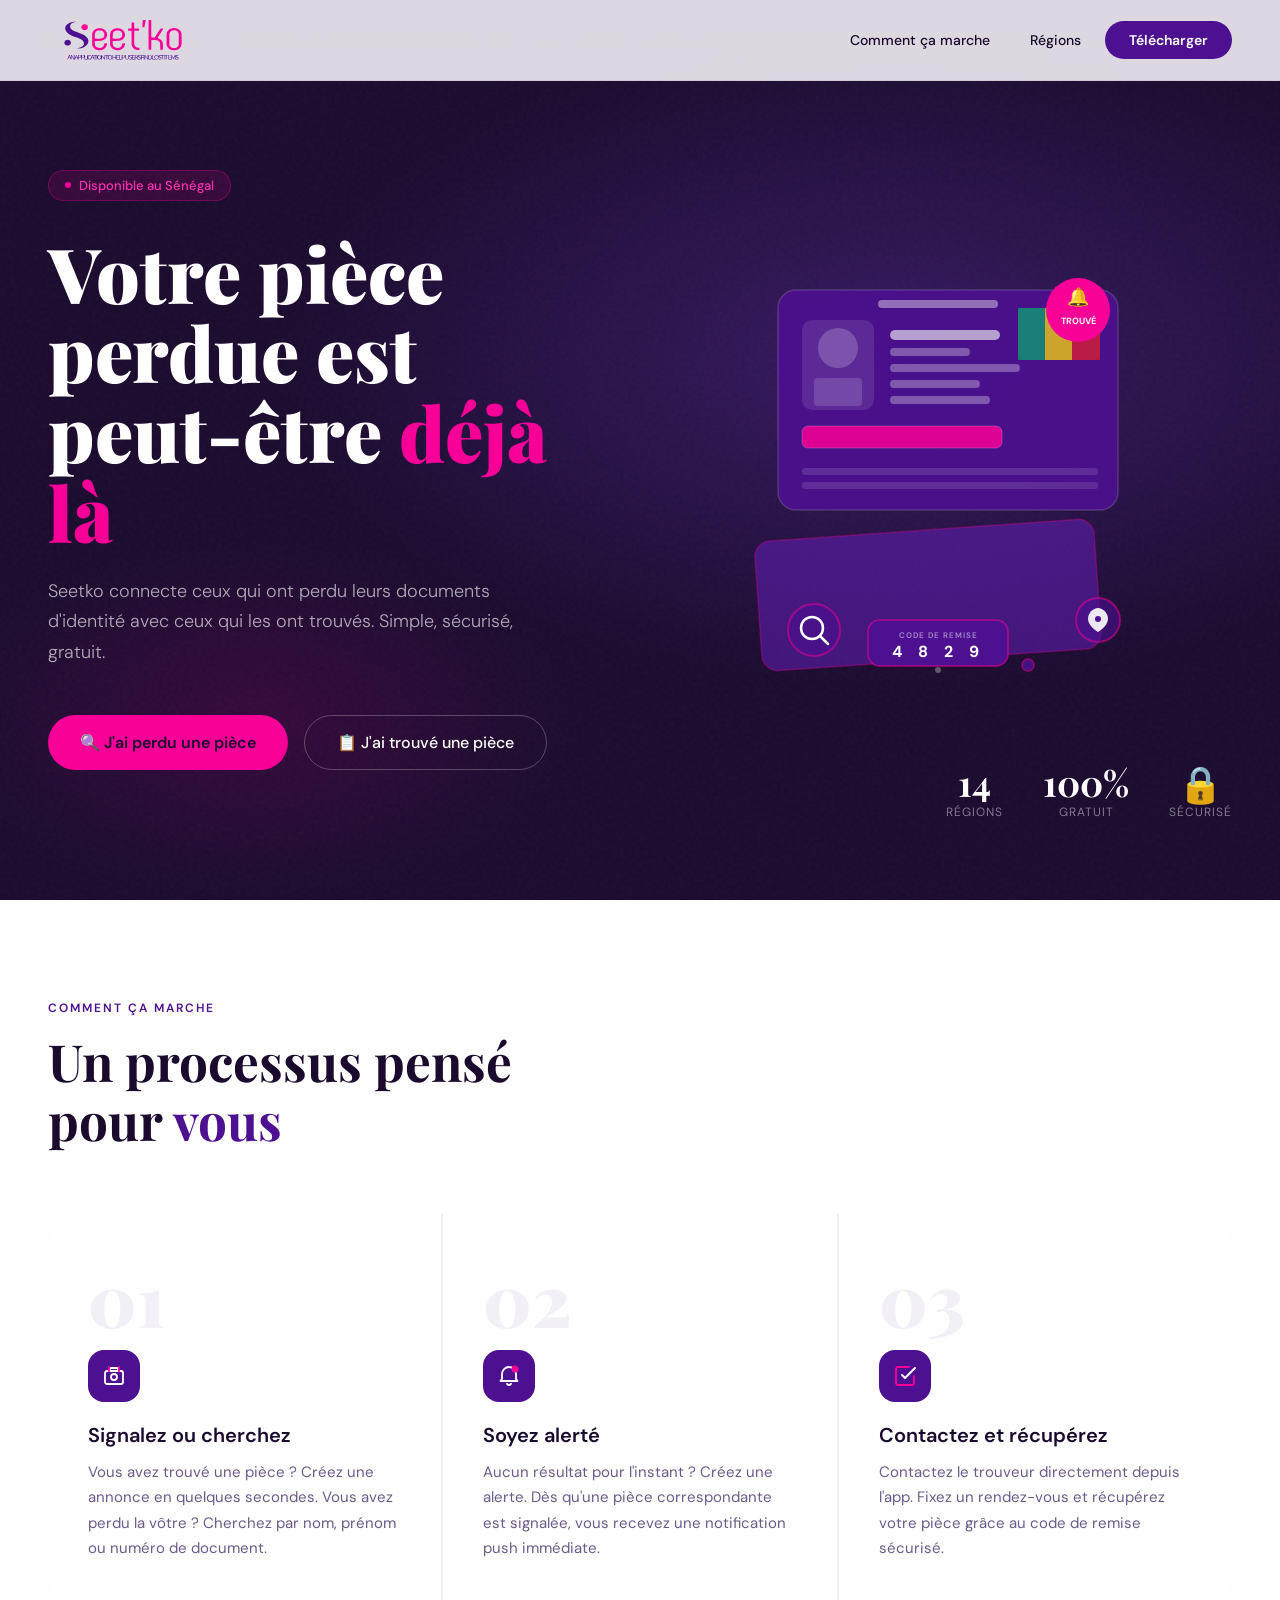
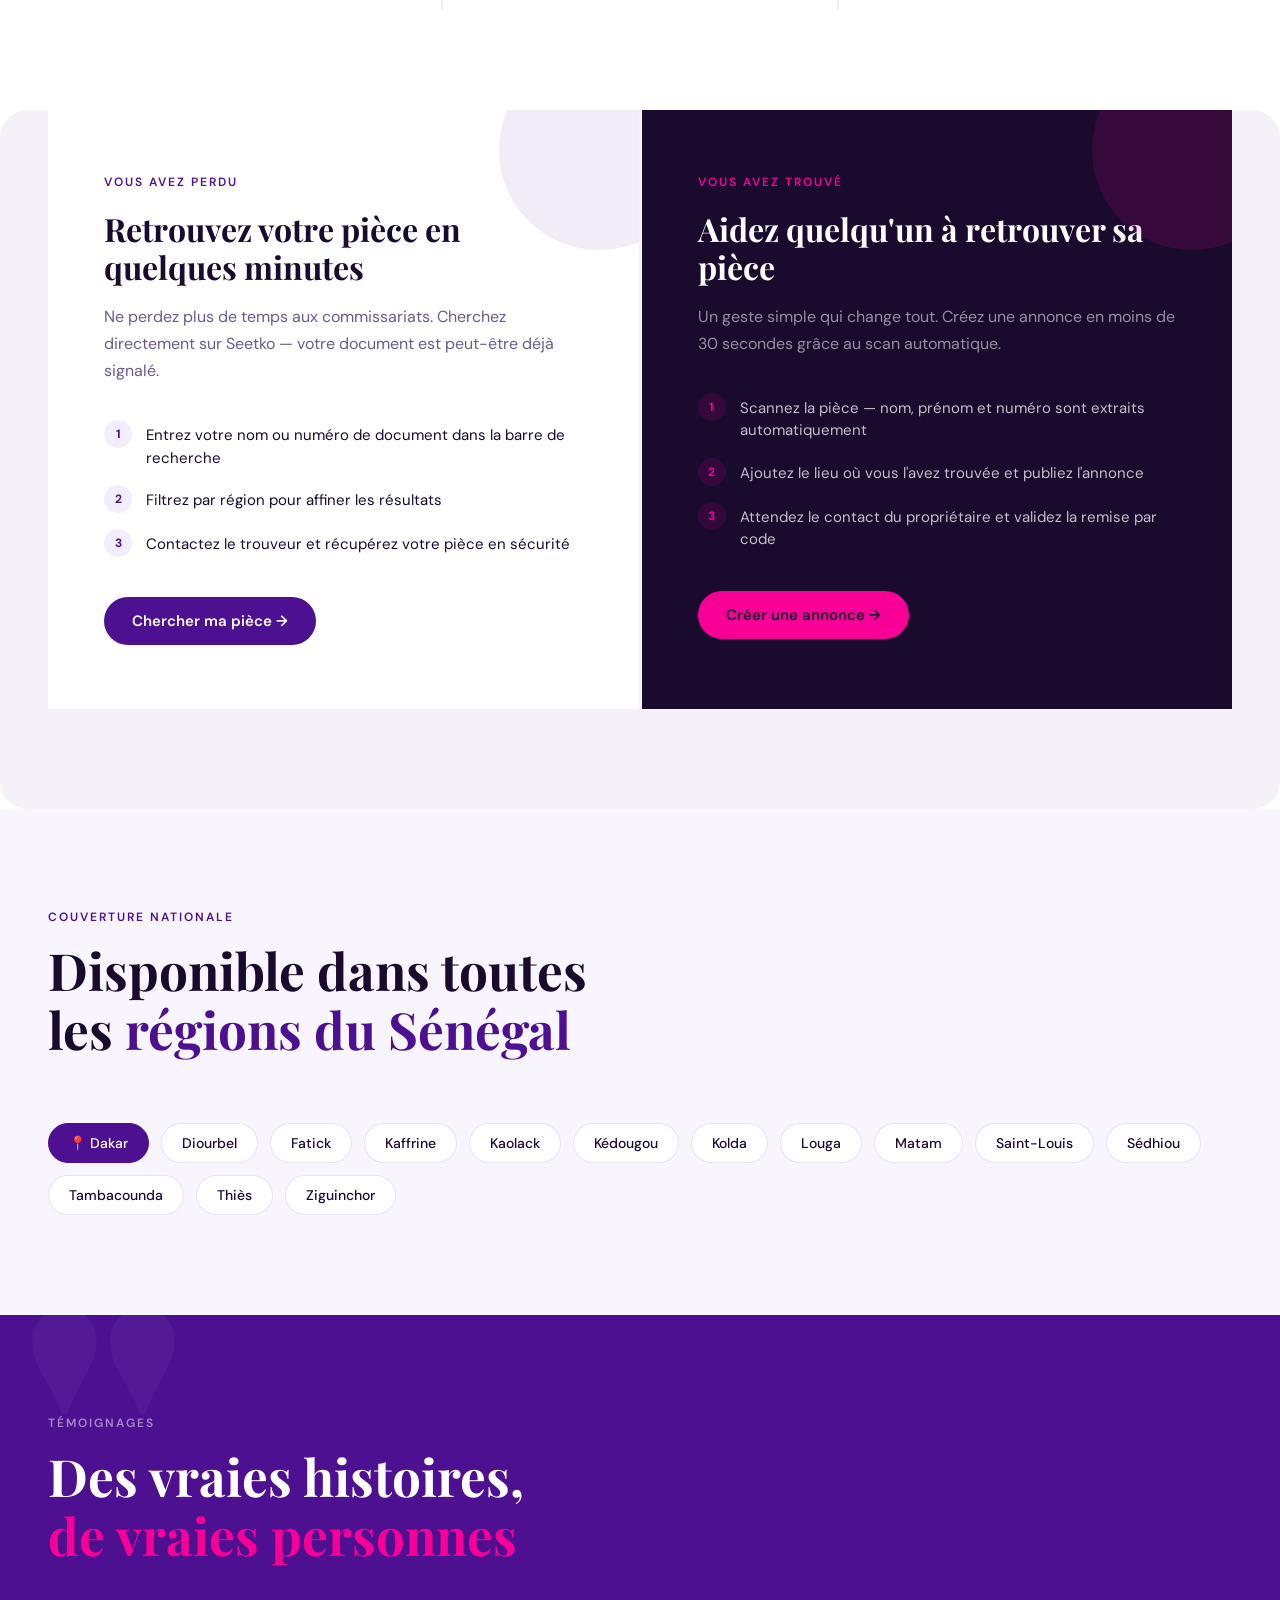
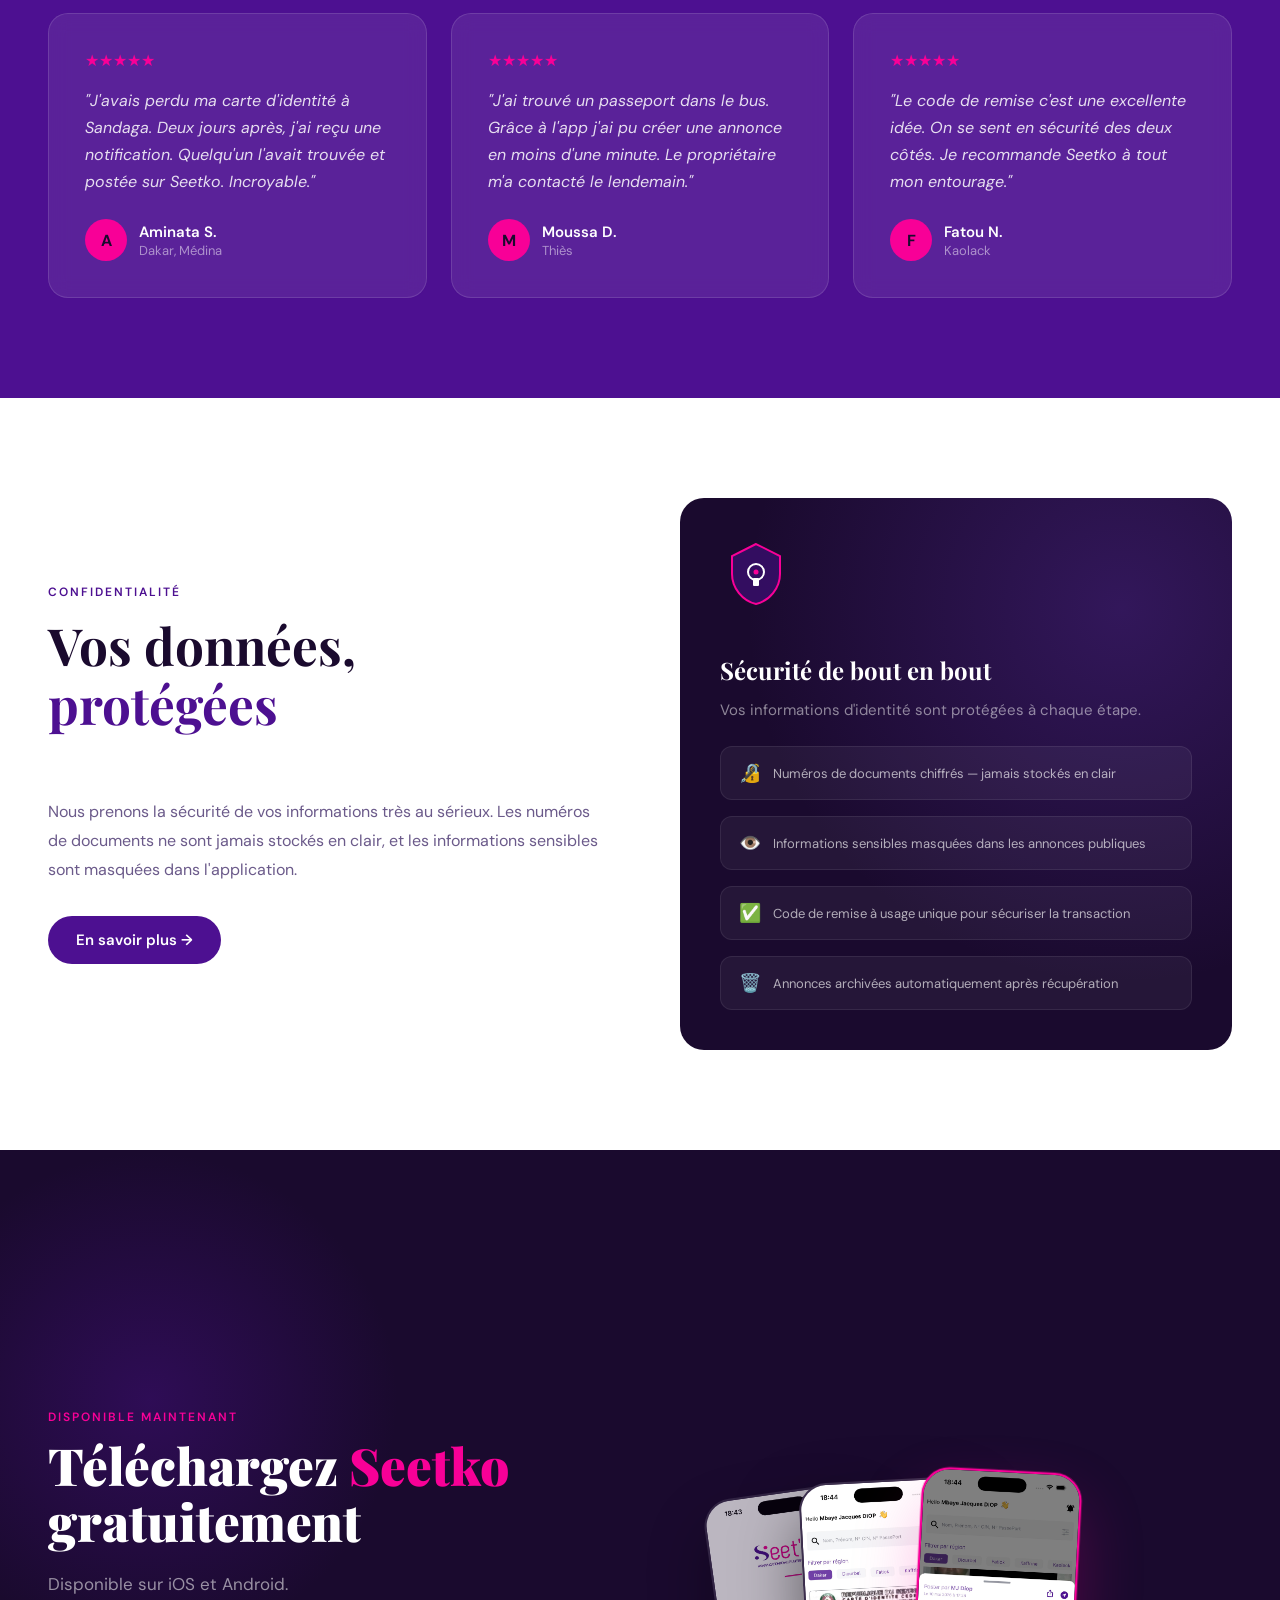
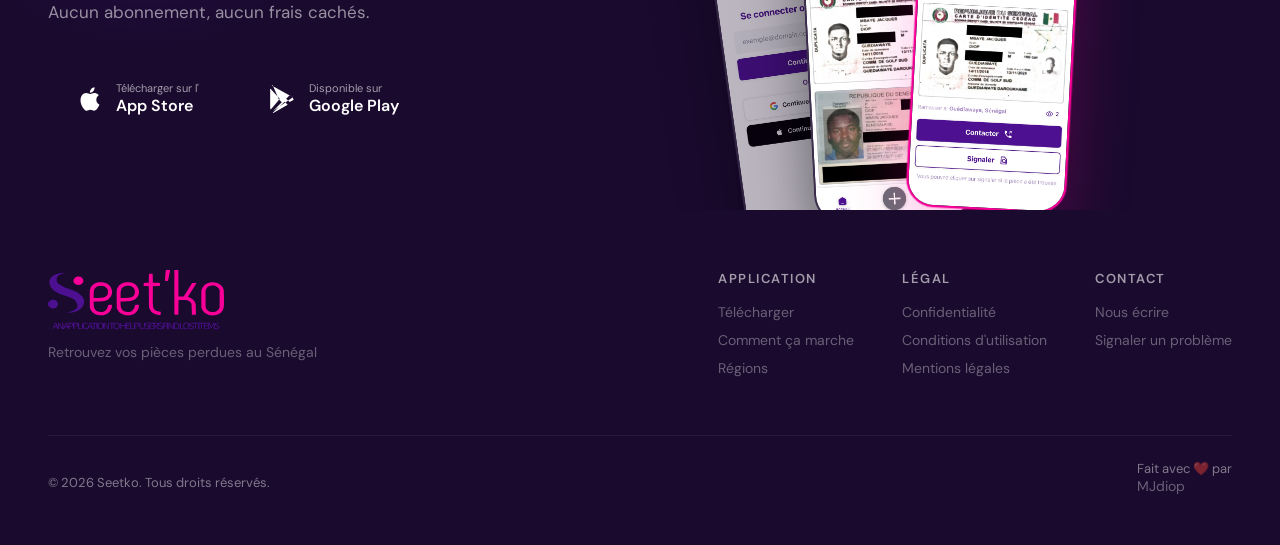
==== commit 7b8837e2: "feat: update footer to credit MJdiop for the design" ====
--- a/index.html
+++ b/index.html
@@ -882,7 +882,10 @@
           cachés.
         </p>
         <div class="cta-buttons">
-          <a href="#" class="store-btn">
+          <a
+            href="https://apps.apple.com/fr/app/google-maps/id585027354"
+            class="store-btn"
+          >
             <svg
               width="28"
               height="28"
@@ -899,7 +902,10 @@
               <div class="store-btn-name">App Store</div>
             </div>
           </a>
-          <a href="#" class="store-btn">
+          <a
+            href="https://play.google.com/store/apps/details?id=com.google.android.apps.maps&hl=fr"
+            class="store-btn"
+          >
             <svg
               width="28"
               height="28"
@@ -1065,7 +1071,9 @@
       </div>
       <div class="footer-bottom">
         <div>© 2026 Seetko. Tous droits réservés.</div>
-        <div>Fait avec ❤️ au Sénégal</div>
+        <div class="footer-col">
+          Fait avec ❤️ par <a href="https://github.com/MJdiop">MJdiop</a>
+        </div>
       </div>
     </footer>
   </body>
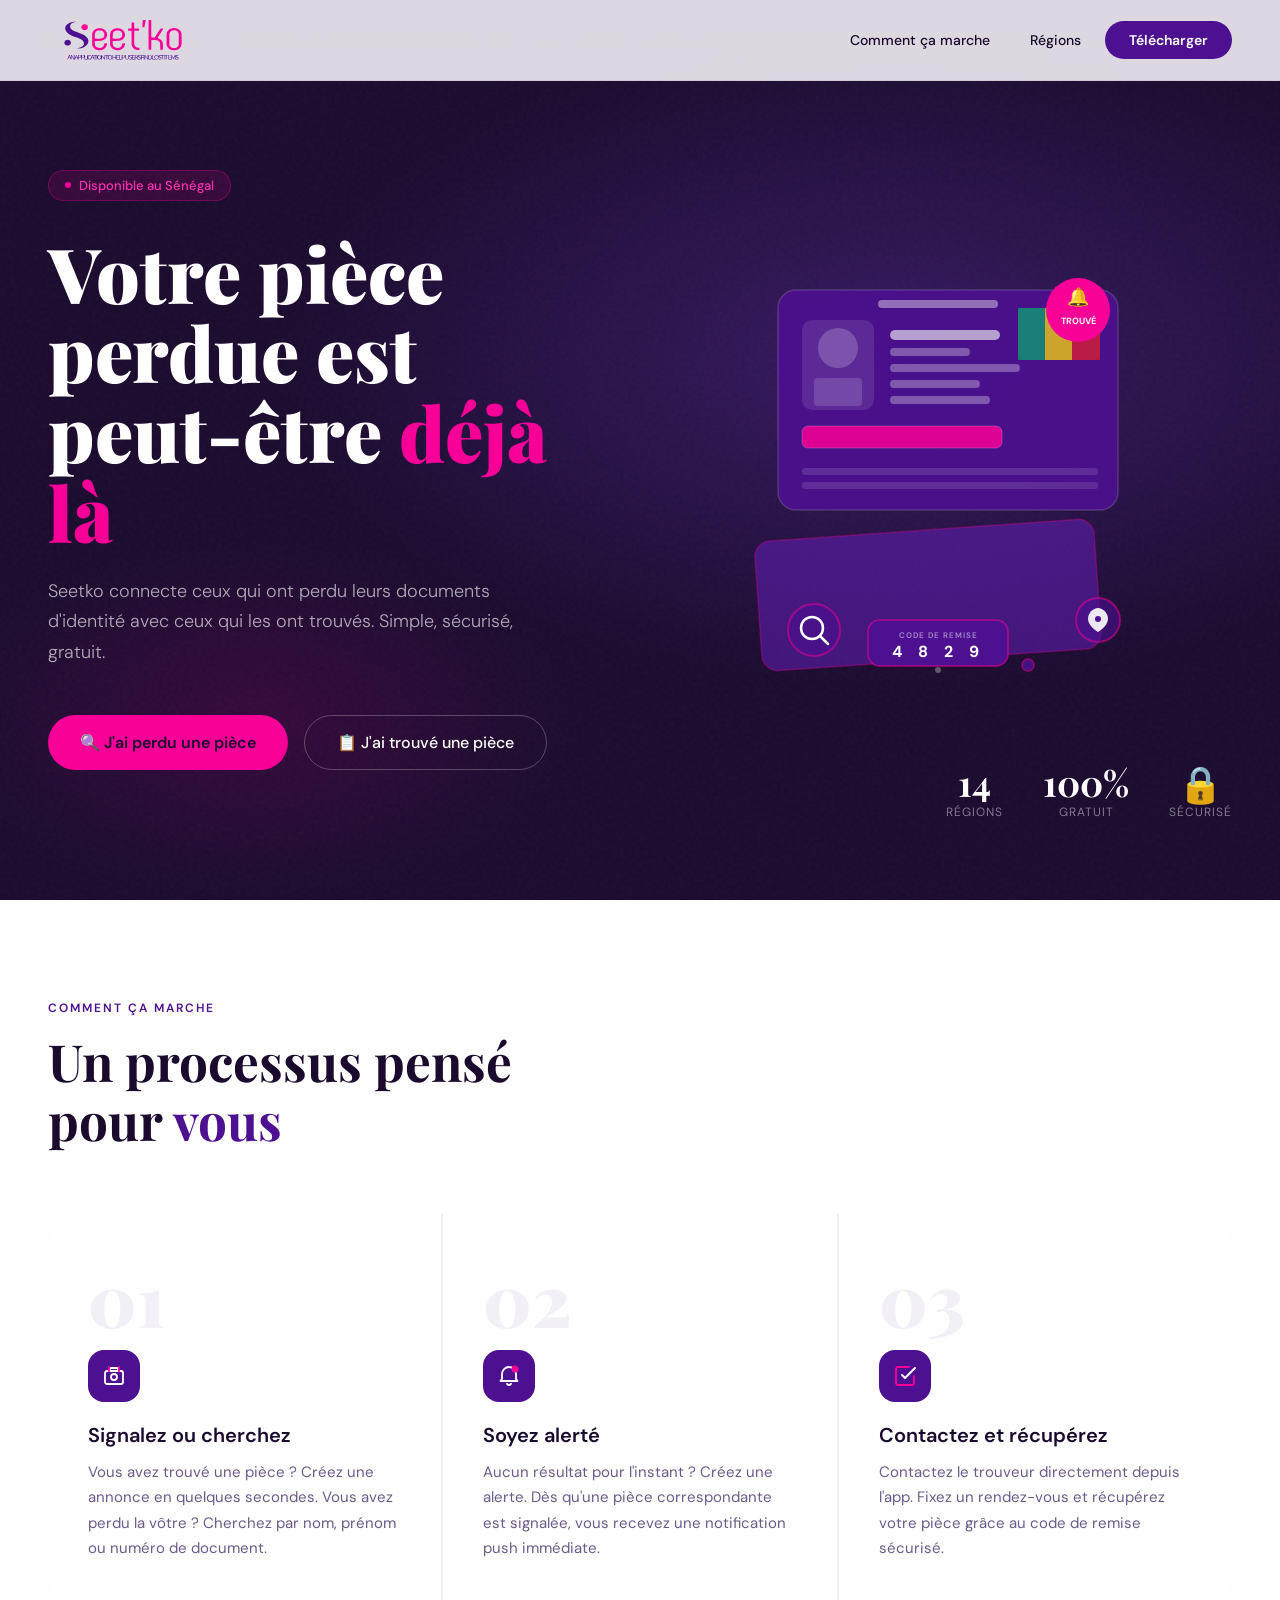
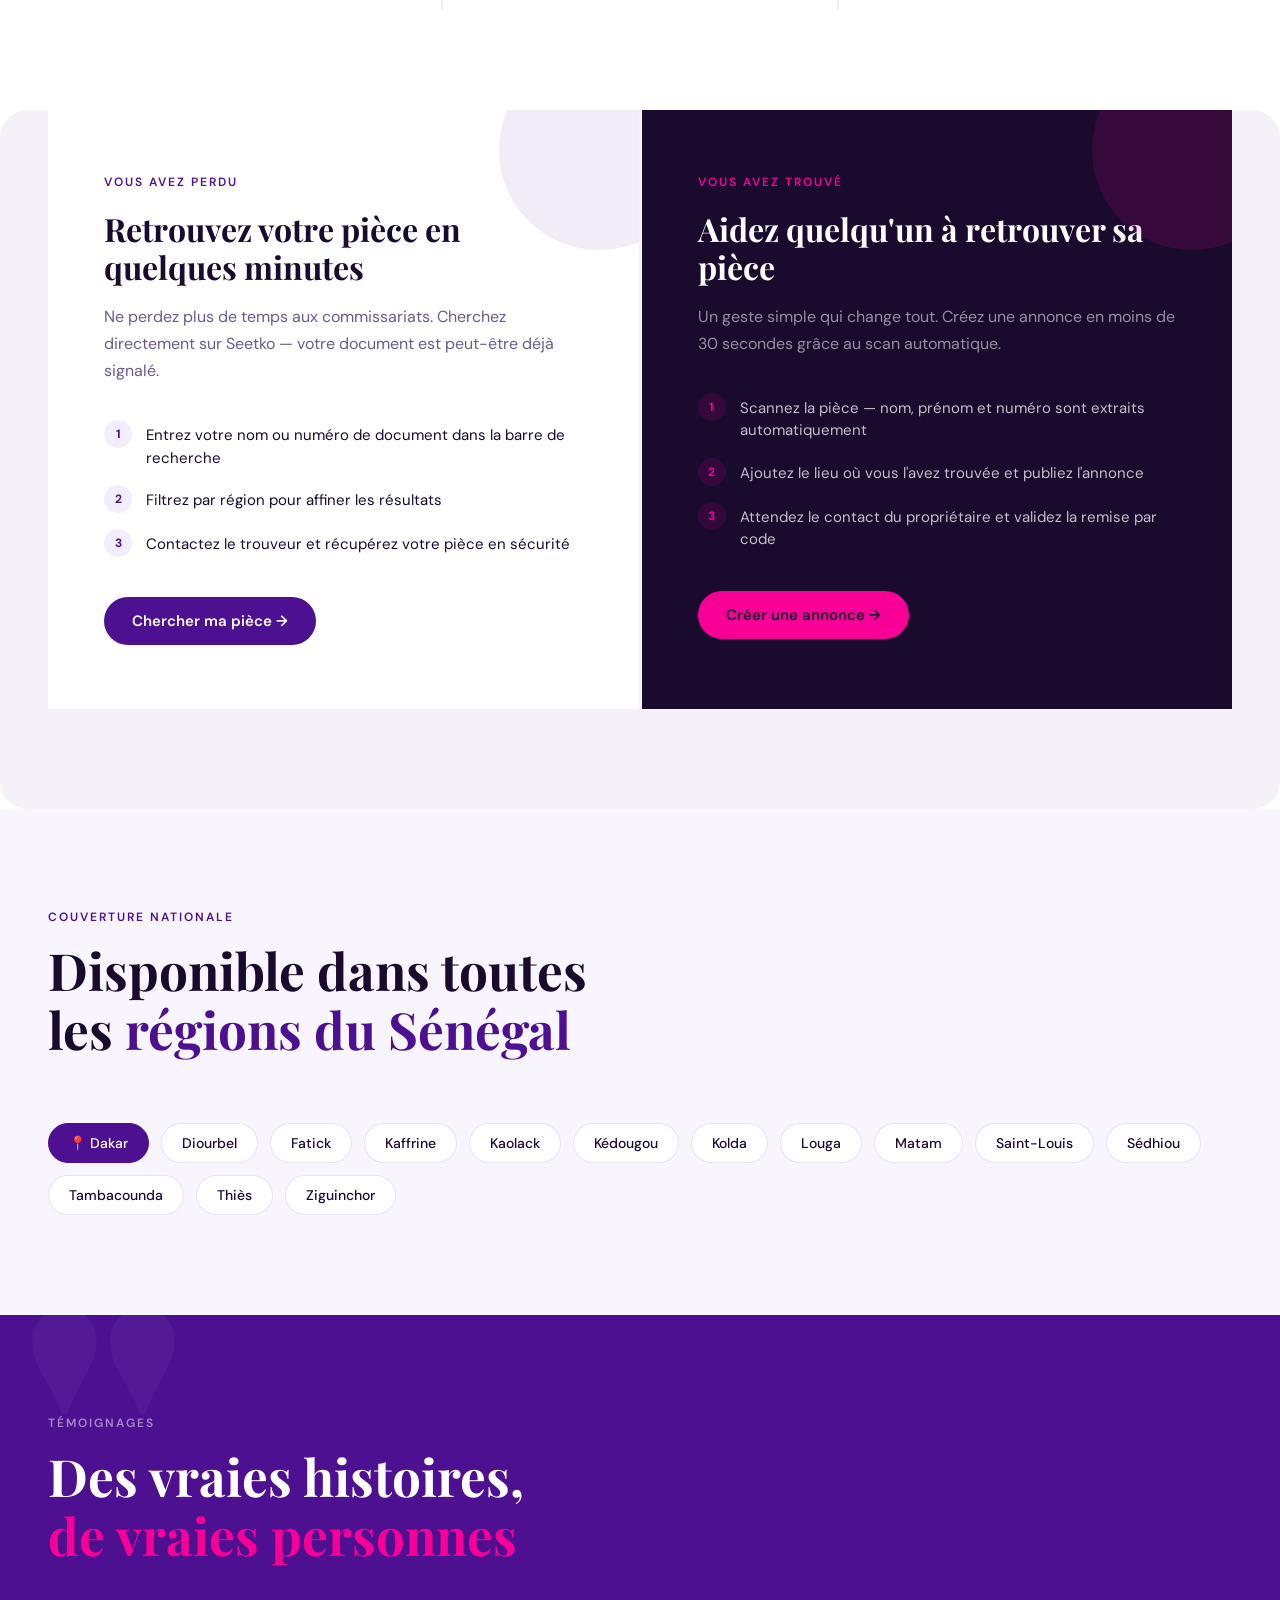
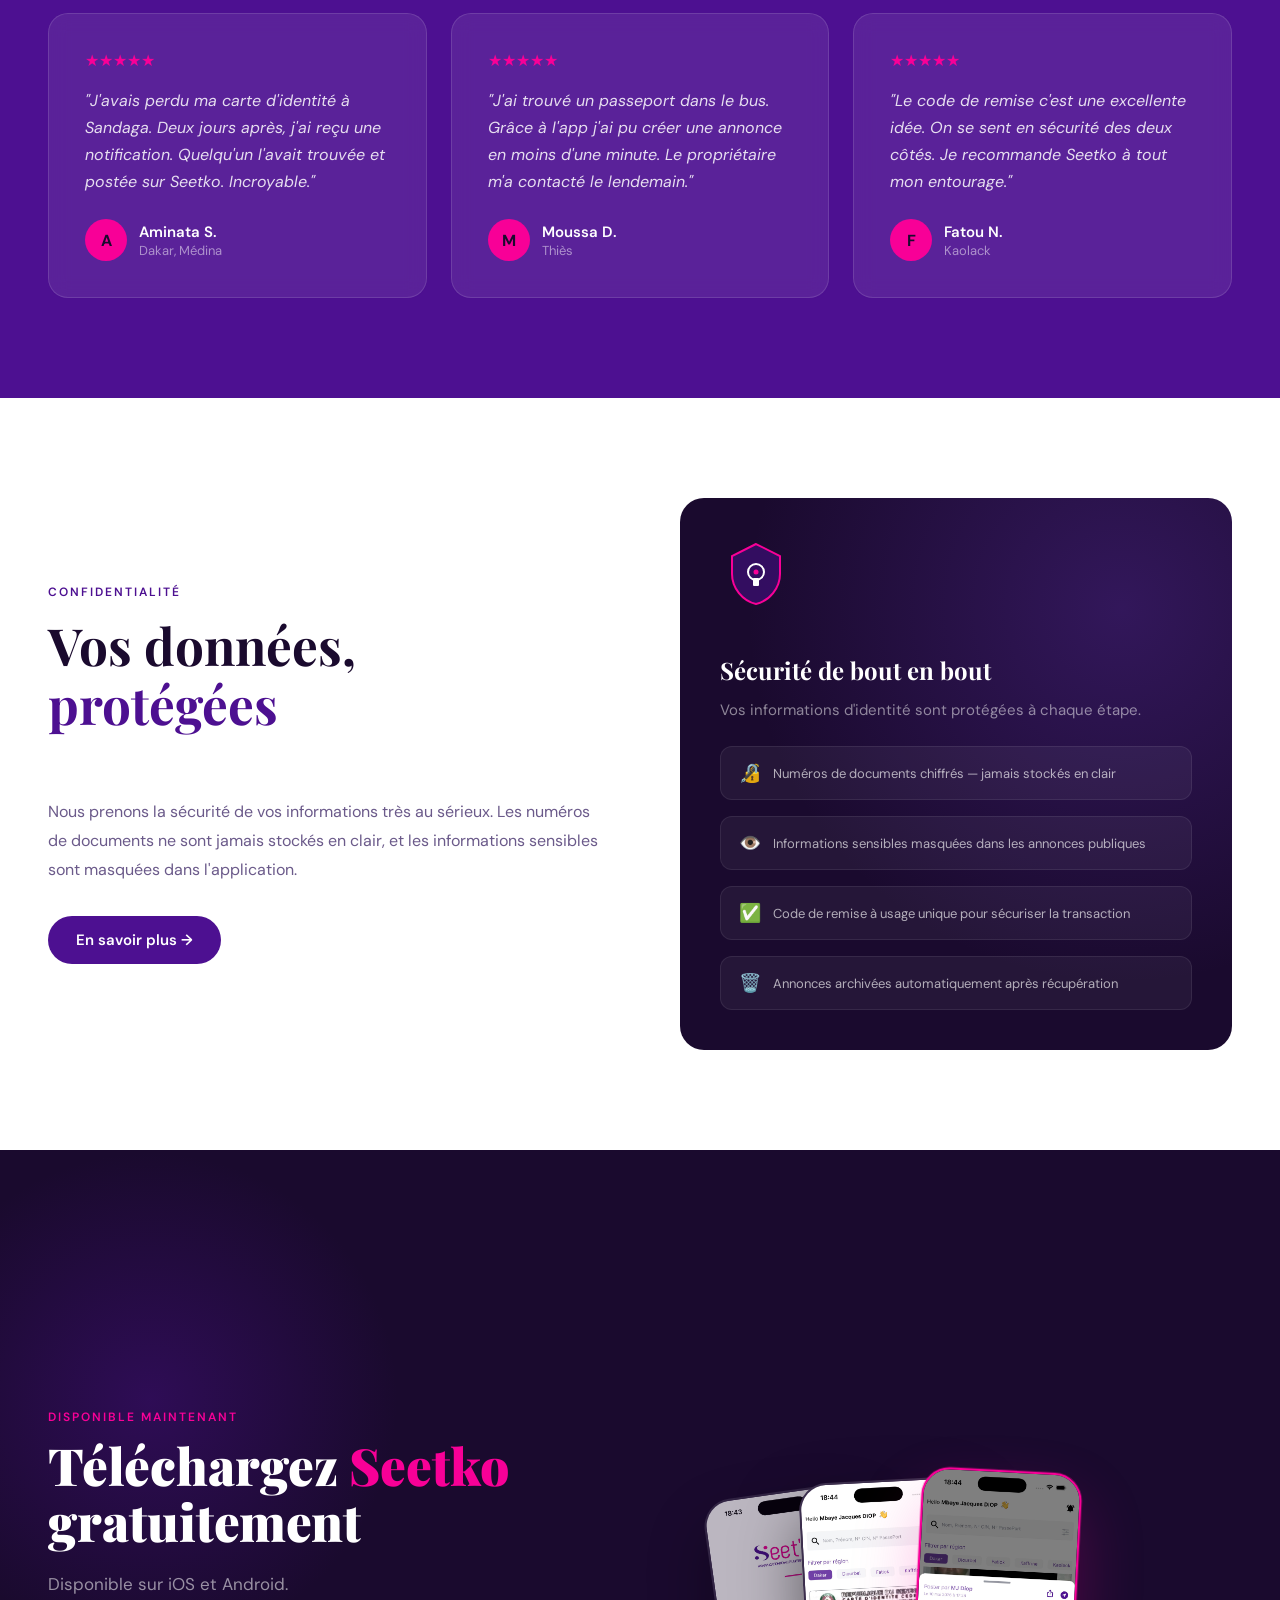
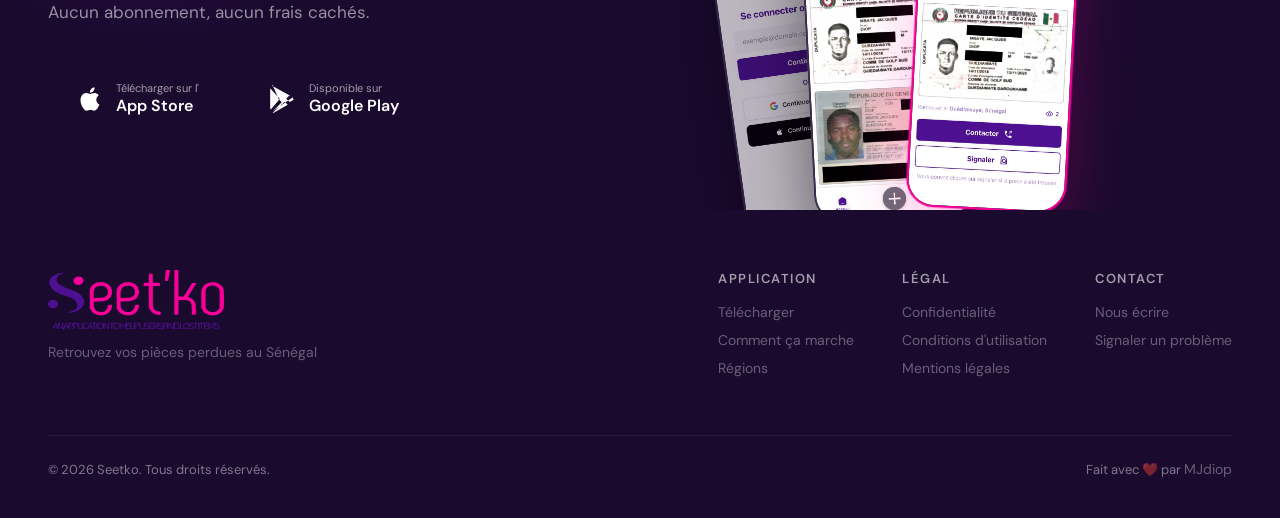
==== commit 1211f073: "feat: enhance footer styling and link appearance for MJdiop credit" ====
--- a/index.html
+++ b/index.html
@@ -1071,8 +1071,9 @@
       </div>
       <div class="footer-bottom">
         <div>© 2026 Seetko. Tous droits réservés.</div>
-        <div class="footer-col">
-          Fait avec ❤️ par <a href="https://github.com/MJdiop">MJdiop</a>
+        <div>
+          Fait avec ❤️ par
+          <a class="mjd" href="https://github.com/MJdiop">MJdiop</a>
         </div>
       </div>
     </footer>
--- a/styles.css
+++ b/styles.css
@@ -1051,6 +1051,18 @@
   margin-bottom: 16px;
 }
 
+.mjd {
+  font-size: 14px;
+  color: rgba(255, 255, 255, 0.35);
+  text-decoration: none;
+  margin-bottom: 10px;
+  transition: color 0.2s;
+}
+
+.mjd:hover {
+  color: var(--white);
+}
+
 .footer-col a {
   display: block;
   font-size: 14px;
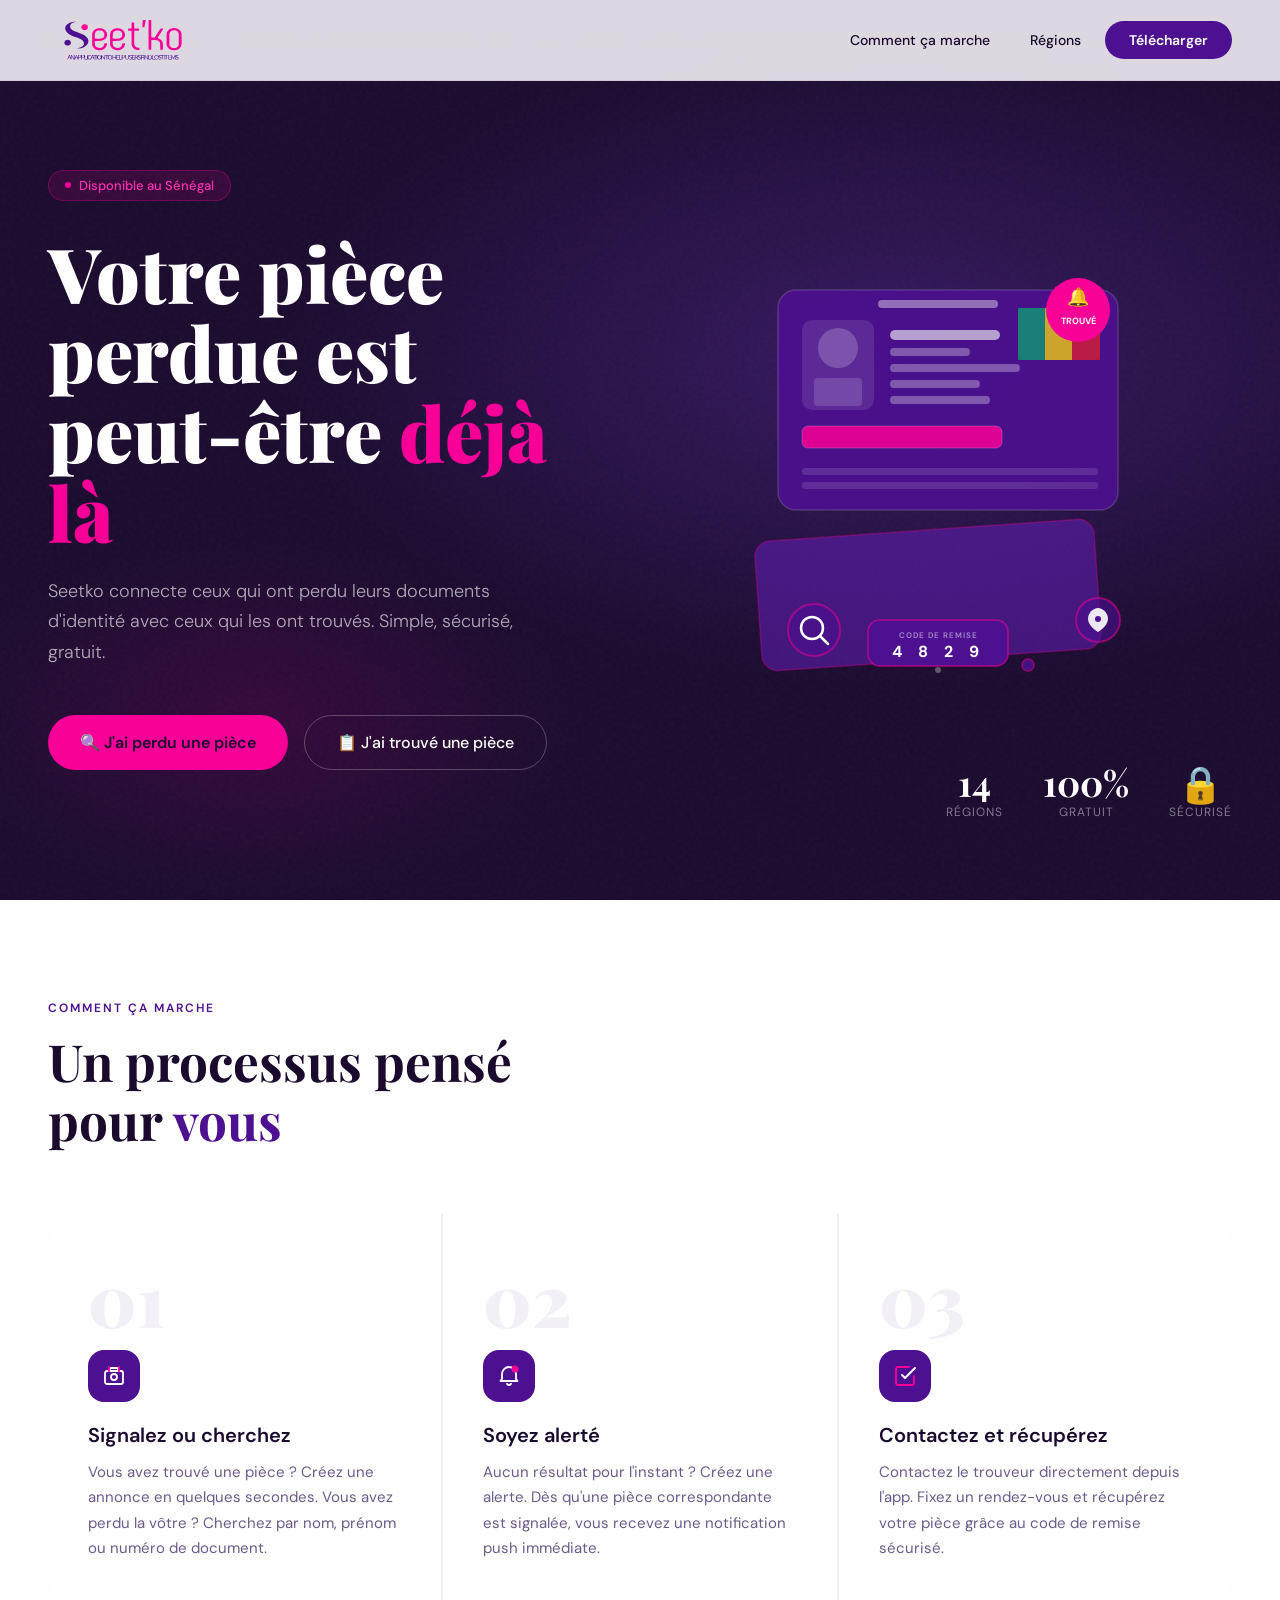
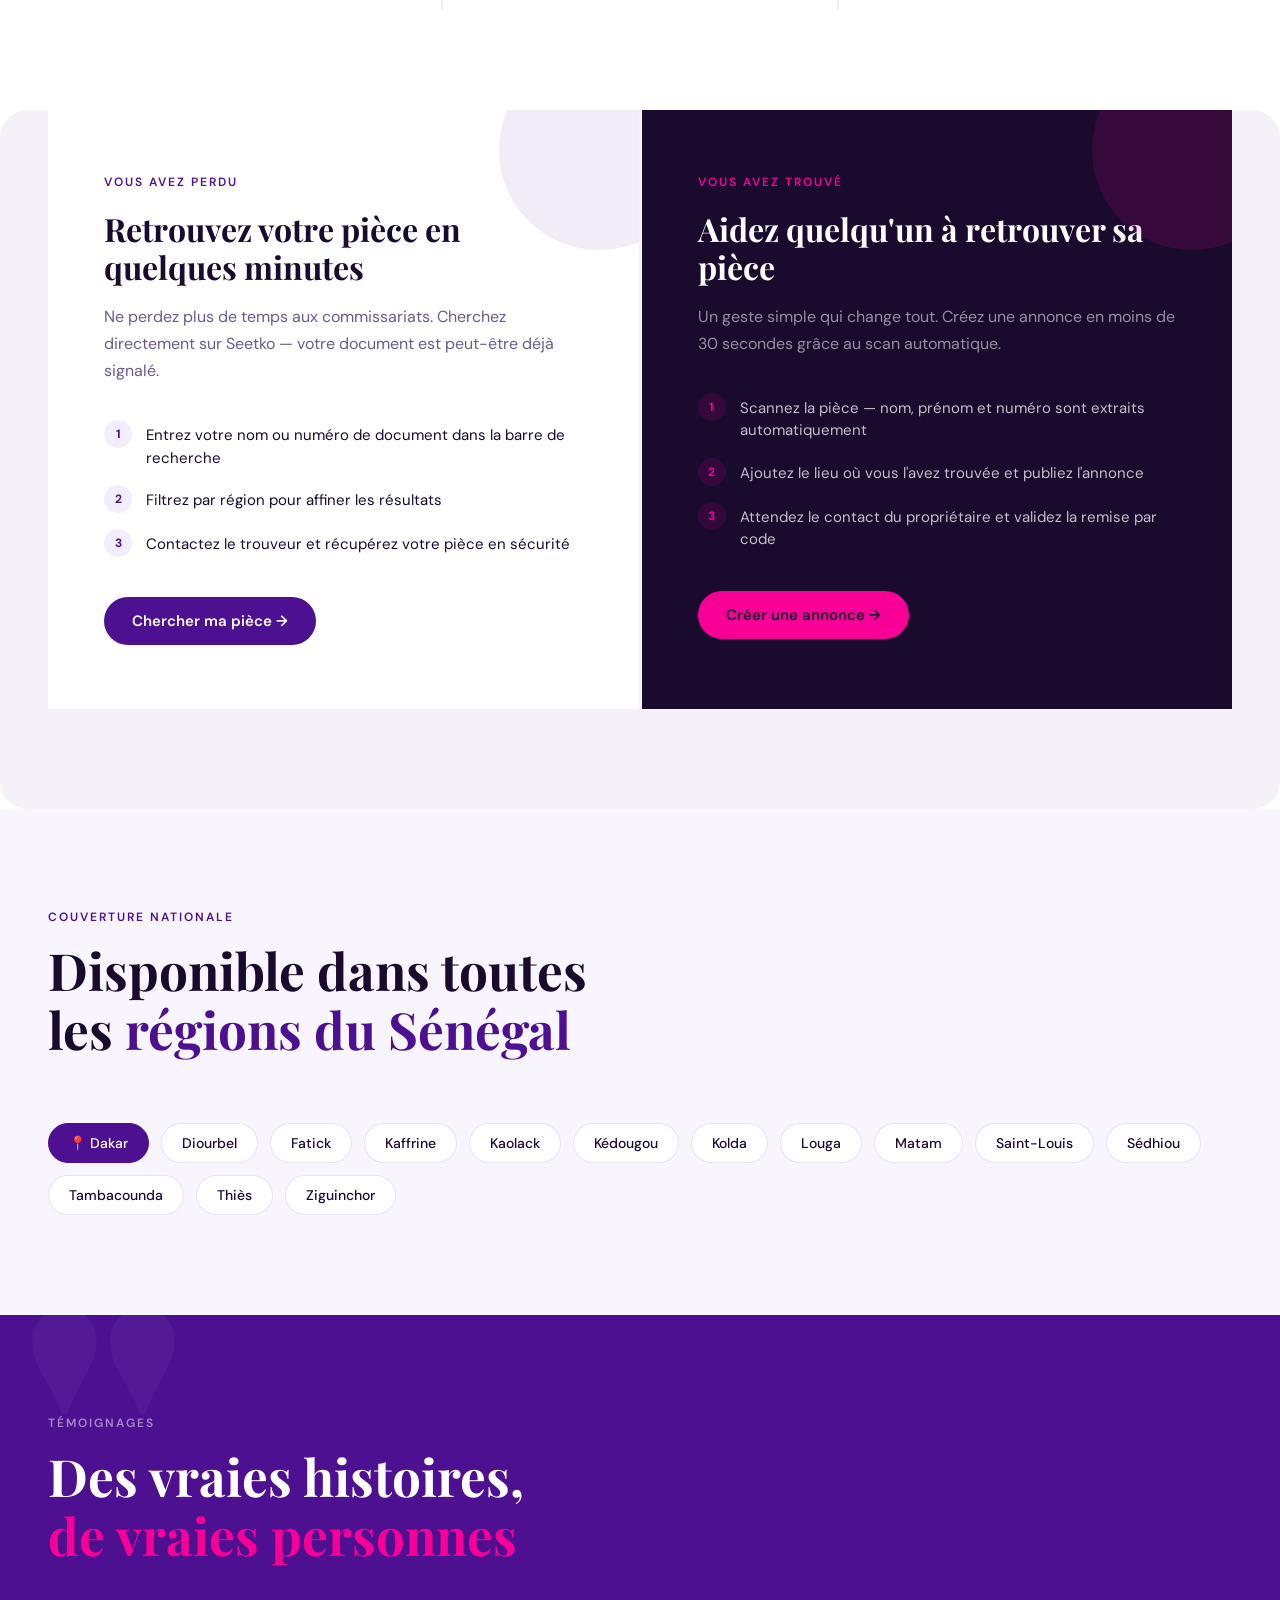
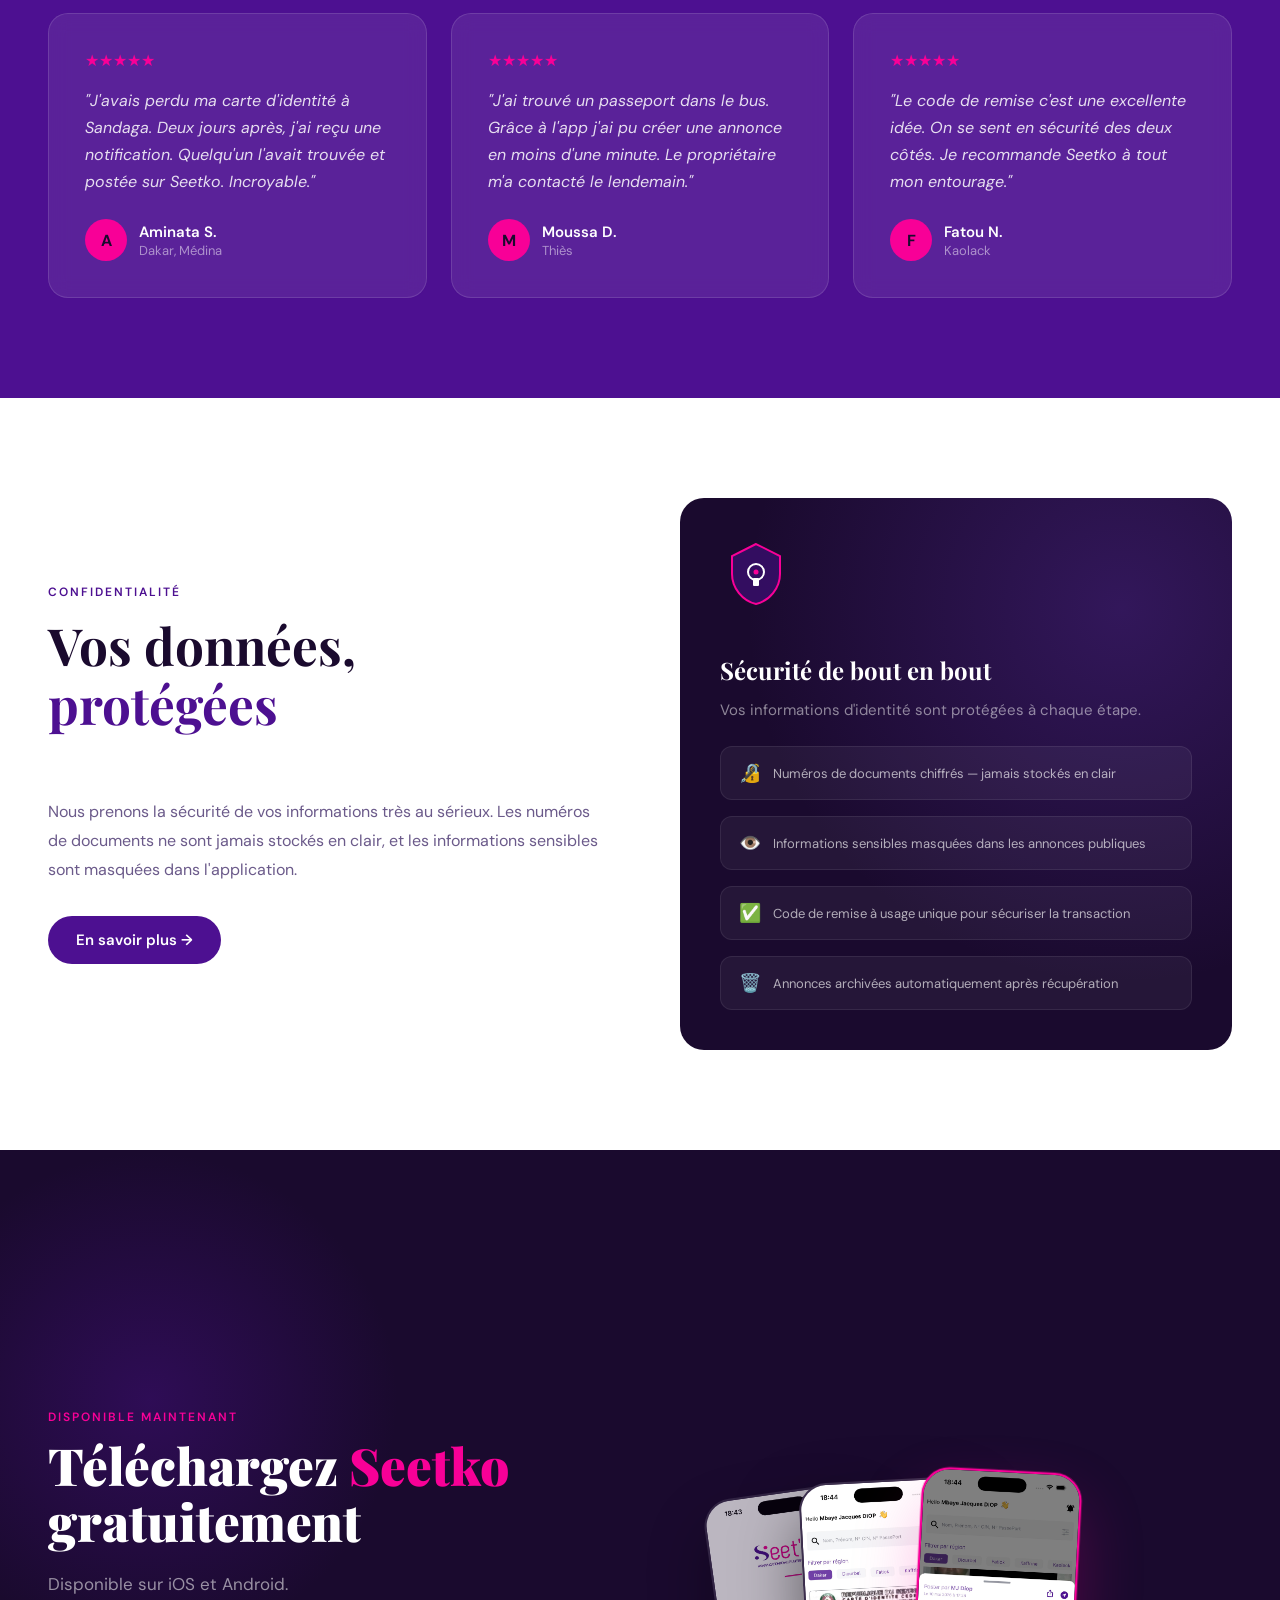
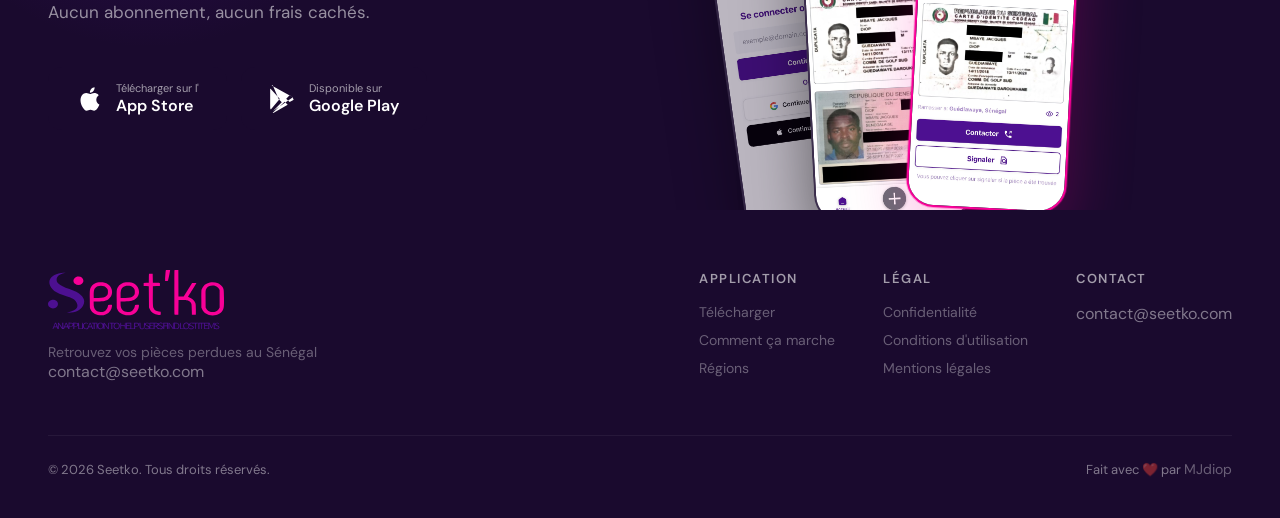
==== commit 9319fc1c: "feat add Confidentialité page and update contact infos" ====
--- a/index.html
+++ b/index.html
@@ -6,6 +6,20 @@
     <link rel="stylesheet" href="./styles.css" />
     <script src="./main.js" defer></script>
     <title>Seetko — Retrouvez vos pièces d'identité perdues au Sénégal</title>
+    <link
+      rel="icon"
+      type="image/png"
+      href="./assets/favicon/favicon-96x96.png"
+      sizes="96x96"
+    />
+    <link rel="icon" type="image/svg+xml" href="./assets/favicon/favicon.svg" />
+    <link rel="shortcut icon" href="./assets/favicon/favicon.ico" />
+    <link
+      rel="apple-touch-icon"
+      sizes="180x180"
+      href="./assets/favicon/apple-touch-icon.png"
+    />
+    <link rel="manifest" href="./assets/favicon/site.webmanifest" />
     <meta
       name="description"
       content="Seetko connecte les personnes ayant perdu leur carte d'identité ou passeport avec ceux qui les ont trouvés. Gratuit, sécurisé, disponible dans toutes les régions du Sénégal."
@@ -1048,6 +1062,7 @@
           <div class="footer-tagline">
             Retrouvez vos pièces perdues au Sénégal
           </div>
+          <p>contact@seetko.com</p>
         </div>
         <div class="footer-links">
           <div class="footer-col">
@@ -1058,14 +1073,15 @@
           </div>
           <div class="footer-col">
             <h4>Légal</h4>
-            <a href="#">Confidentialité</a>
+            <a href="/privacy-policy.html">Confidentialité</a>
             <a href="#">Conditions d'utilisation</a>
             <a href="#">Mentions légales</a>
           </div>
           <div class="footer-col">
             <h4>Contact</h4>
-            <a href="#">Nous écrire</a>
-            <a href="#">Signaler un problème</a>
+            <p>contact@seetko.com</p>
+            <!-- <a href="#">Nous écrire</a>
+            <a href="#">Signaler un problème</a> -->
           </div>
         </div>
       </div>
